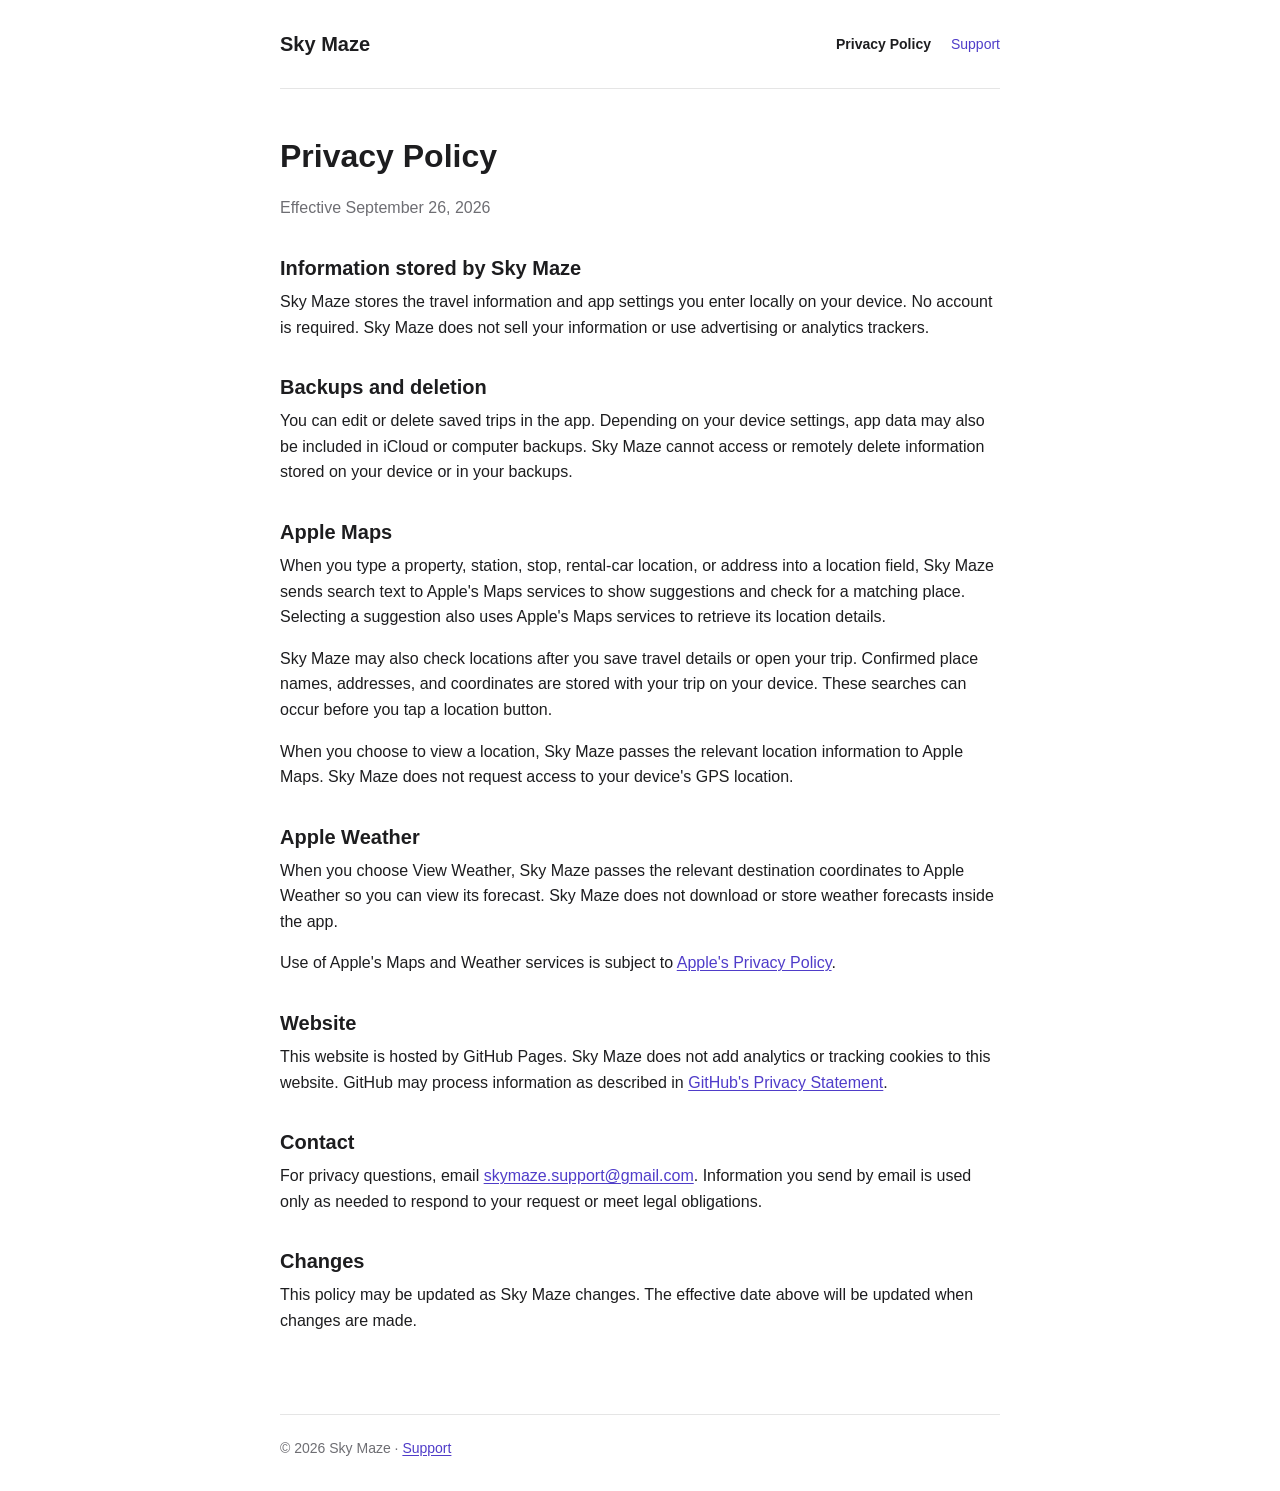
==== index.html @ 7e7f1025 "Add files via upload" ====
<!doctype html>
<html lang="en">
<head>
  <meta charset="utf-8">
  <meta name="viewport" content="width=device-width, initial-scale=1">
  <meta name="description" content="Sky Maze Privacy Policy.">
  <title>Privacy Policy — Sky Maze</title>
  <link rel="stylesheet" href="styles.css">
</head>
<body>
  <header>
    <a class="brand" href="index.html">Sky Maze</a>
    <nav aria-label="Main navigation">
      <a href="index.html" aria-current="page">Privacy Policy</a>
      <a href="support.html">Support</a>
    </nav>
  </header>

  <main>
    <h1>Privacy Policy</h1>
    <p class="muted">Effective September 26, 2026</p>

    <h2>Information stored by Sky Maze</h2>
    <p>Sky Maze stores the travel information and app settings you enter locally on your device. No account is required. Sky Maze does not sell your information or use advertising or analytics trackers.</p>

    <h2>Backups and deletion</h2>
    <p>You can edit or delete saved trips in the app. Depending on your device settings, app data may also be included in iCloud or computer backups. Sky Maze cannot access or remotely delete information stored on your device or in your backups.</p>

    <h2>Apple Maps</h2>
    <p>When you type a property, station, stop, rental-car location, or address into a location field, Sky Maze sends search text to Apple's Maps services to show suggestions and check for a matching place. Selecting a suggestion also uses Apple's Maps services to retrieve its location details.</p>
    <p>Sky Maze may also check locations after you save travel details or open your trip. Confirmed place names, addresses, and coordinates are stored with your trip on your device. These searches can occur before you tap a location button.</p>
    <p>When you choose to view a location, Sky Maze passes the relevant location information to Apple Maps. Sky Maze does not request access to your device's GPS location.</p>

    <h2>Apple Weather</h2>
    <p>When you choose View Weather, Sky Maze passes the relevant destination coordinates to Apple Weather so you can view its forecast. Sky Maze does not download or store weather forecasts inside the app.</p>
    <p>Use of Apple's Maps and Weather services is subject to <a href="https://www.apple.com/legal/privacy/">Apple's Privacy Policy</a>.</p>

    <h2>Website</h2>
    <p>This website is hosted by GitHub Pages. Sky Maze does not add analytics or tracking cookies to this website. GitHub may process information as described in <a href="https://docs.github.com/en/site-policy/privacy-policies/github-general-privacy-statement">GitHub's Privacy Statement</a>.</p>

    <h2>Contact</h2>
    <p>For privacy questions, email <a href="mailto:skymaze.support@gmail.com">skymaze.support@gmail.com</a>. Information you send by email is used only as needed to respond to your request or meet legal obligations.</p>

    <h2>Changes</h2>
    <p>This policy may be updated as Sky Maze changes. The effective date above will be updated when changes are made.</p>
  </main>

  <footer>© 2026 Sky Maze · <a href="support.html">Support</a></footer>
</body>
</html>
---- styles.css ----
:root {
  font-family: -apple-system, BlinkMacSystemFont, "Segoe UI", sans-serif;
  color: #1d1d1f;
  background: #fff;
}

* { box-sizing: border-box; }

body {
  margin: 0;
  font-size: 16px;
  line-height: 1.6;
}

header, main, footer {
  width: min(100% - 40px, 720px);
  margin: 0 auto;
}

header {
  display: flex;
  justify-content: space-between;
  align-items: center;
  gap: 20px;
  padding: 28px 0;
  border-bottom: 1px solid #e5e5e5;
}

.brand {
  color: #1d1d1f;
  font-size: 20px;
  font-weight: 600;
  text-decoration: none;
}

nav {
  display: flex;
  gap: 20px;
}

a {
  color: #4f3cc9;
  text-underline-offset: 2px;
}

nav a {
  font-size: 14px;
  text-decoration: none;
}

nav a[aria-current="page"] {
  color: #1d1d1f;
  font-weight: 600;
}

main {
  padding: 48px 0 64px;
}

h1 {
  margin: 0 0 20px;
  font-size: 32px;
  line-height: 1.2;
}

h2 {
  margin: 34px 0 8px;
  font-size: 20px;
  line-height: 1.3;
}

p {
  margin: 0 0 16px;
}

.muted {
  color: #6e6e73;
}

footer {
  padding: 22px 0 32px;
  border-top: 1px solid #e5e5e5;
  color: #6e6e73;
  font-size: 14px;
}

@media (max-width: 520px) {
  header {
    align-items: flex-start;
    flex-direction: column;
    gap: 10px;
  }

  main {
    padding-top: 36px;
  }
}
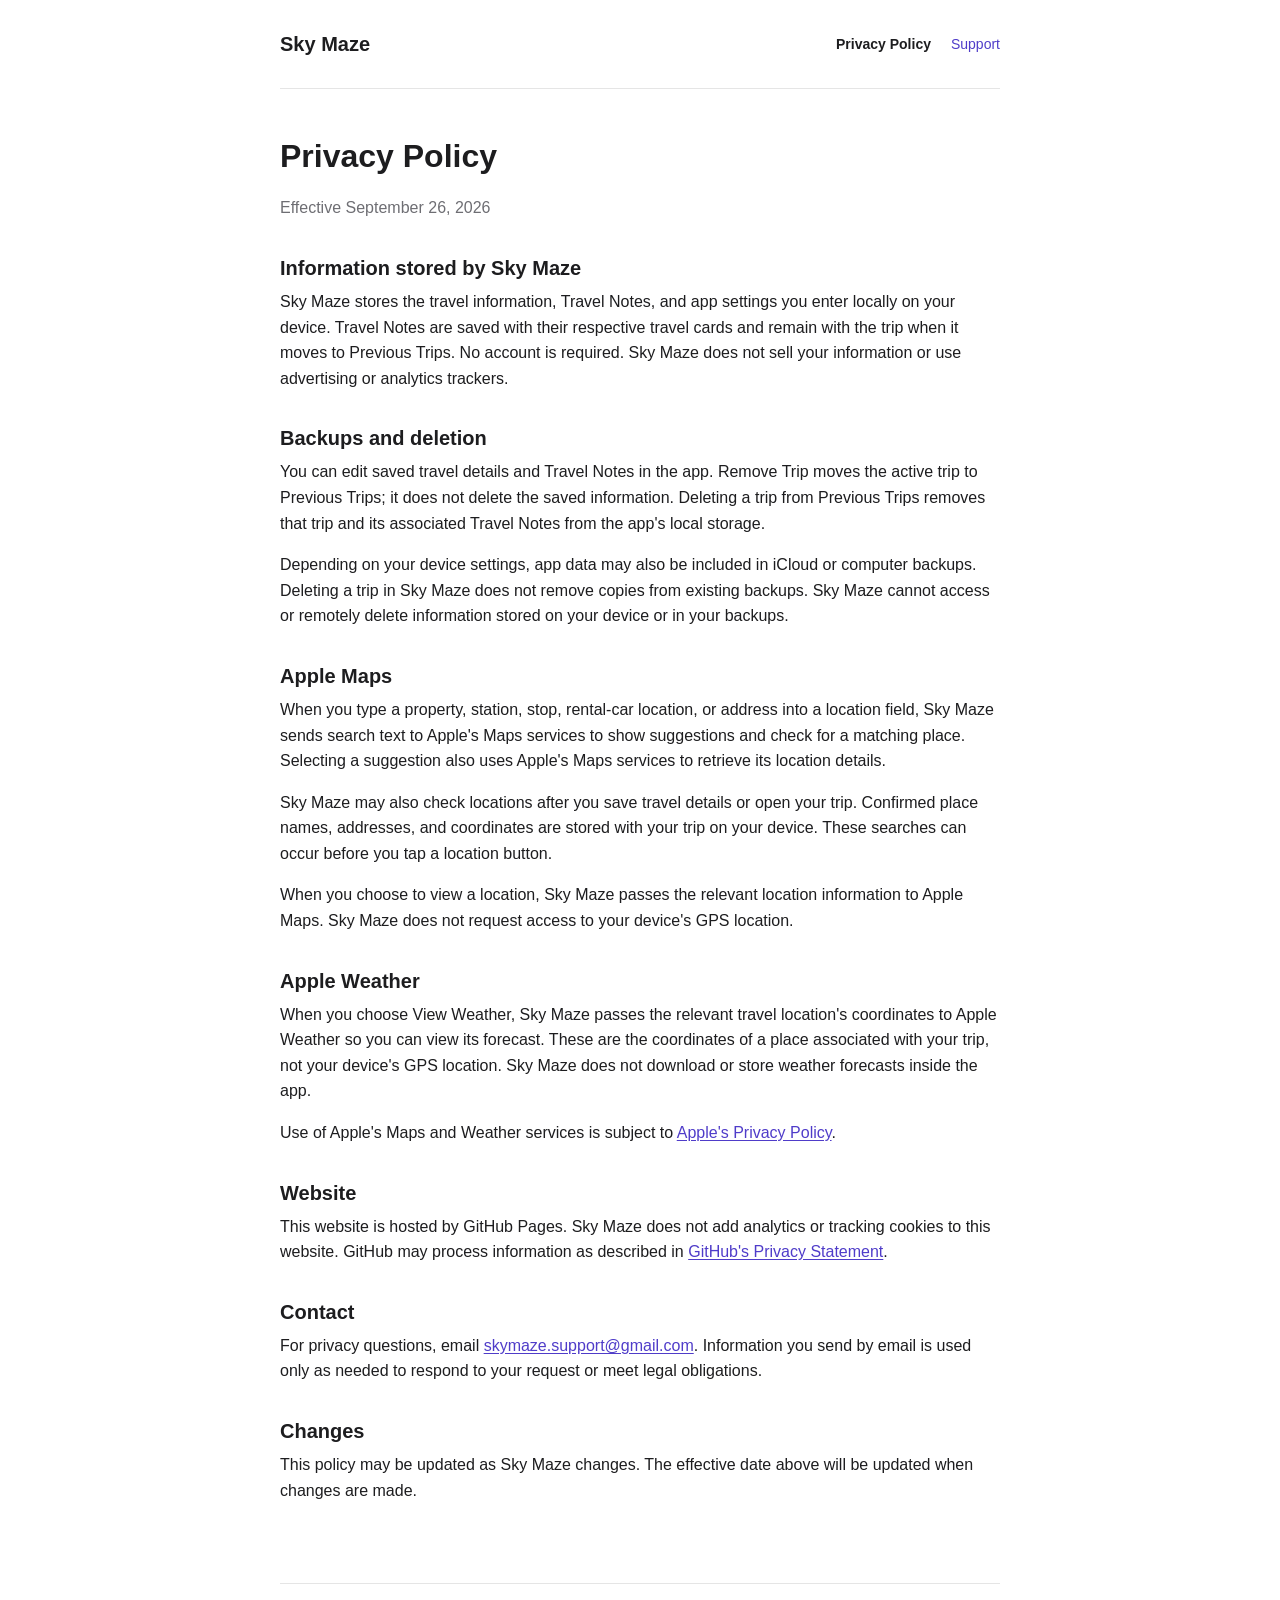
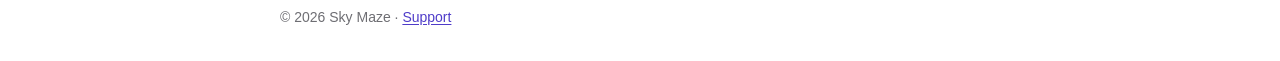
==== commit 4b50ca92: "Add files via upload" ====
--- a/index.html
+++ b/index.html
@@ -21,10 +21,11 @@
     <p class="muted">Effective September 26, 2026</p>
 
     <h2>Information stored by Sky Maze</h2>
-    <p>Sky Maze stores the travel information and app settings you enter locally on your device. No account is required. Sky Maze does not sell your information or use advertising or analytics trackers.</p>
+    <p>Sky Maze stores the travel information, Travel Notes, and app settings you enter locally on your device. Travel Notes are saved with their respective travel cards and remain with the trip when it moves to Previous Trips. No account is required. Sky Maze does not sell your information or use advertising or analytics trackers.</p>
 
     <h2>Backups and deletion</h2>
-    <p>You can edit or delete saved trips in the app. Depending on your device settings, app data may also be included in iCloud or computer backups. Sky Maze cannot access or remotely delete information stored on your device or in your backups.</p>
+    <p>You can edit saved travel details and Travel Notes in the app. Remove Trip moves the active trip to Previous Trips; it does not delete the saved information. Deleting a trip from Previous Trips removes that trip and its associated Travel Notes from the app's local storage.</p>
+    <p>Depending on your device settings, app data may also be included in iCloud or computer backups. Deleting a trip in Sky Maze does not remove copies from existing backups. Sky Maze cannot access or remotely delete information stored on your device or in your backups.</p>
 
     <h2>Apple Maps</h2>
     <p>When you type a property, station, stop, rental-car location, or address into a location field, Sky Maze sends search text to Apple's Maps services to show suggestions and check for a matching place. Selecting a suggestion also uses Apple's Maps services to retrieve its location details.</p>
@@ -32,7 +33,7 @@
     <p>When you choose to view a location, Sky Maze passes the relevant location information to Apple Maps. Sky Maze does not request access to your device's GPS location.</p>
 
     <h2>Apple Weather</h2>
-    <p>When you choose View Weather, Sky Maze passes the relevant destination coordinates to Apple Weather so you can view its forecast. Sky Maze does not download or store weather forecasts inside the app.</p>
+    <p>When you choose View Weather, Sky Maze passes the relevant travel location's coordinates to Apple Weather so you can view its forecast. These are the coordinates of a place associated with your trip, not your device's GPS location. Sky Maze does not download or store weather forecasts inside the app.</p>
     <p>Use of Apple's Maps and Weather services is subject to <a href="https://www.apple.com/legal/privacy/">Apple's Privacy Policy</a>.</p>
 
     <h2>Website</h2>
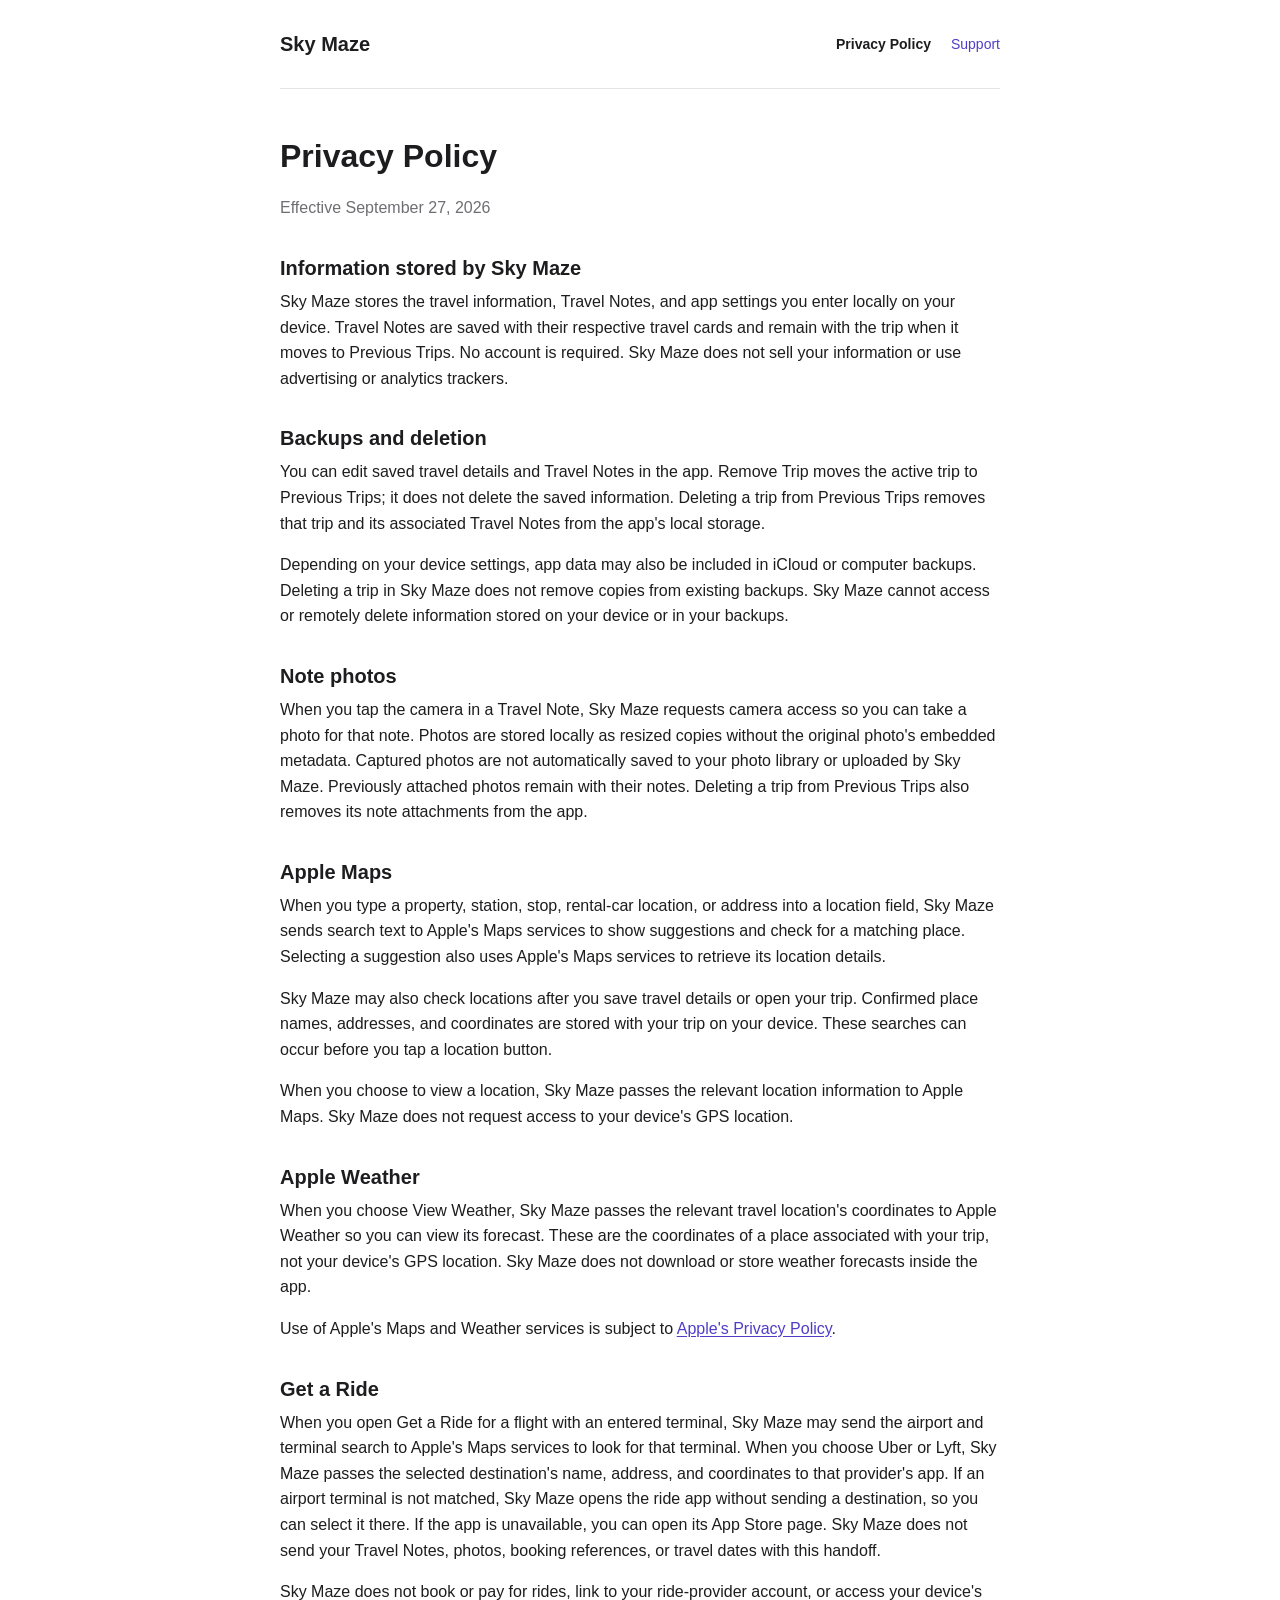
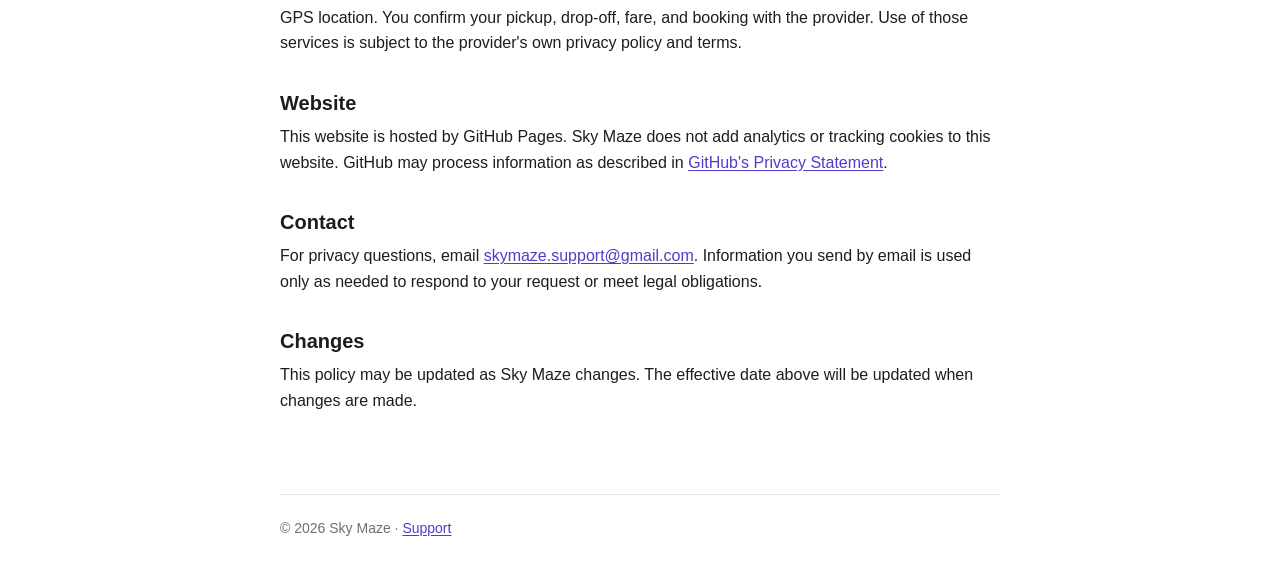
==== commit 25c64b45: "Add files via upload" ====
--- a/index.html
+++ b/index.html
@@ -18,7 +18,7 @@
 
   <main>
     <h1>Privacy Policy</h1>
-    <p class="muted">Effective September 26, 2026</p>
+    <p class="muted">Effective September 27, 2026</p>
 
     <h2>Information stored by Sky Maze</h2>
     <p>Sky Maze stores the travel information, Travel Notes, and app settings you enter locally on your device. Travel Notes are saved with their respective travel cards and remain with the trip when it moves to Previous Trips. No account is required. Sky Maze does not sell your information or use advertising or analytics trackers.</p>
@@ -26,6 +26,9 @@
     <h2>Backups and deletion</h2>
     <p>You can edit saved travel details and Travel Notes in the app. Remove Trip moves the active trip to Previous Trips; it does not delete the saved information. Deleting a trip from Previous Trips removes that trip and its associated Travel Notes from the app's local storage.</p>
     <p>Depending on your device settings, app data may also be included in iCloud or computer backups. Deleting a trip in Sky Maze does not remove copies from existing backups. Sky Maze cannot access or remotely delete information stored on your device or in your backups.</p>
+
+    <h2>Note photos</h2>
+    <p>When you tap the camera in a Travel Note, Sky Maze requests camera access so you can take a photo for that note. Photos are stored locally as resized copies without the original photo's embedded metadata. Captured photos are not automatically saved to your photo library or uploaded by Sky Maze. Previously attached photos remain with their notes. Deleting a trip from Previous Trips also removes its note attachments from the app.</p>
 
     <h2>Apple Maps</h2>
     <p>When you type a property, station, stop, rental-car location, or address into a location field, Sky Maze sends search text to Apple's Maps services to show suggestions and check for a matching place. Selecting a suggestion also uses Apple's Maps services to retrieve its location details.</p>
@@ -35,6 +38,10 @@
     <h2>Apple Weather</h2>
     <p>When you choose View Weather, Sky Maze passes the relevant travel location's coordinates to Apple Weather so you can view its forecast. These are the coordinates of a place associated with your trip, not your device's GPS location. Sky Maze does not download or store weather forecasts inside the app.</p>
     <p>Use of Apple's Maps and Weather services is subject to <a href="https://www.apple.com/legal/privacy/">Apple's Privacy Policy</a>.</p>
+
+    <h2>Get a Ride</h2>
+    <p>When you open Get a Ride for a flight with an entered terminal, Sky Maze may send the airport and terminal search to Apple's Maps services to look for that terminal. When you choose Uber or Lyft, Sky Maze passes the selected destination's name, address, and coordinates to that provider's app. If an airport terminal is not matched, Sky Maze opens the ride app without sending a destination, so you can select it there. If the app is unavailable, you can open its App Store page. Sky Maze does not send your Travel Notes, photos, booking references, or travel dates with this handoff.</p>
+    <p>Sky Maze does not book or pay for rides, link to your ride-provider account, or access your device's GPS location. You confirm your pickup, drop-off, fare, and booking with the provider. Use of those services is subject to the provider's own privacy policy and terms.</p>
 
     <h2>Website</h2>
     <p>This website is hosted by GitHub Pages. Sky Maze does not add analytics or tracking cookies to this website. GitHub may process information as described in <a href="https://docs.github.com/en/site-policy/privacy-policies/github-general-privacy-statement">GitHub's Privacy Statement</a>.</p>
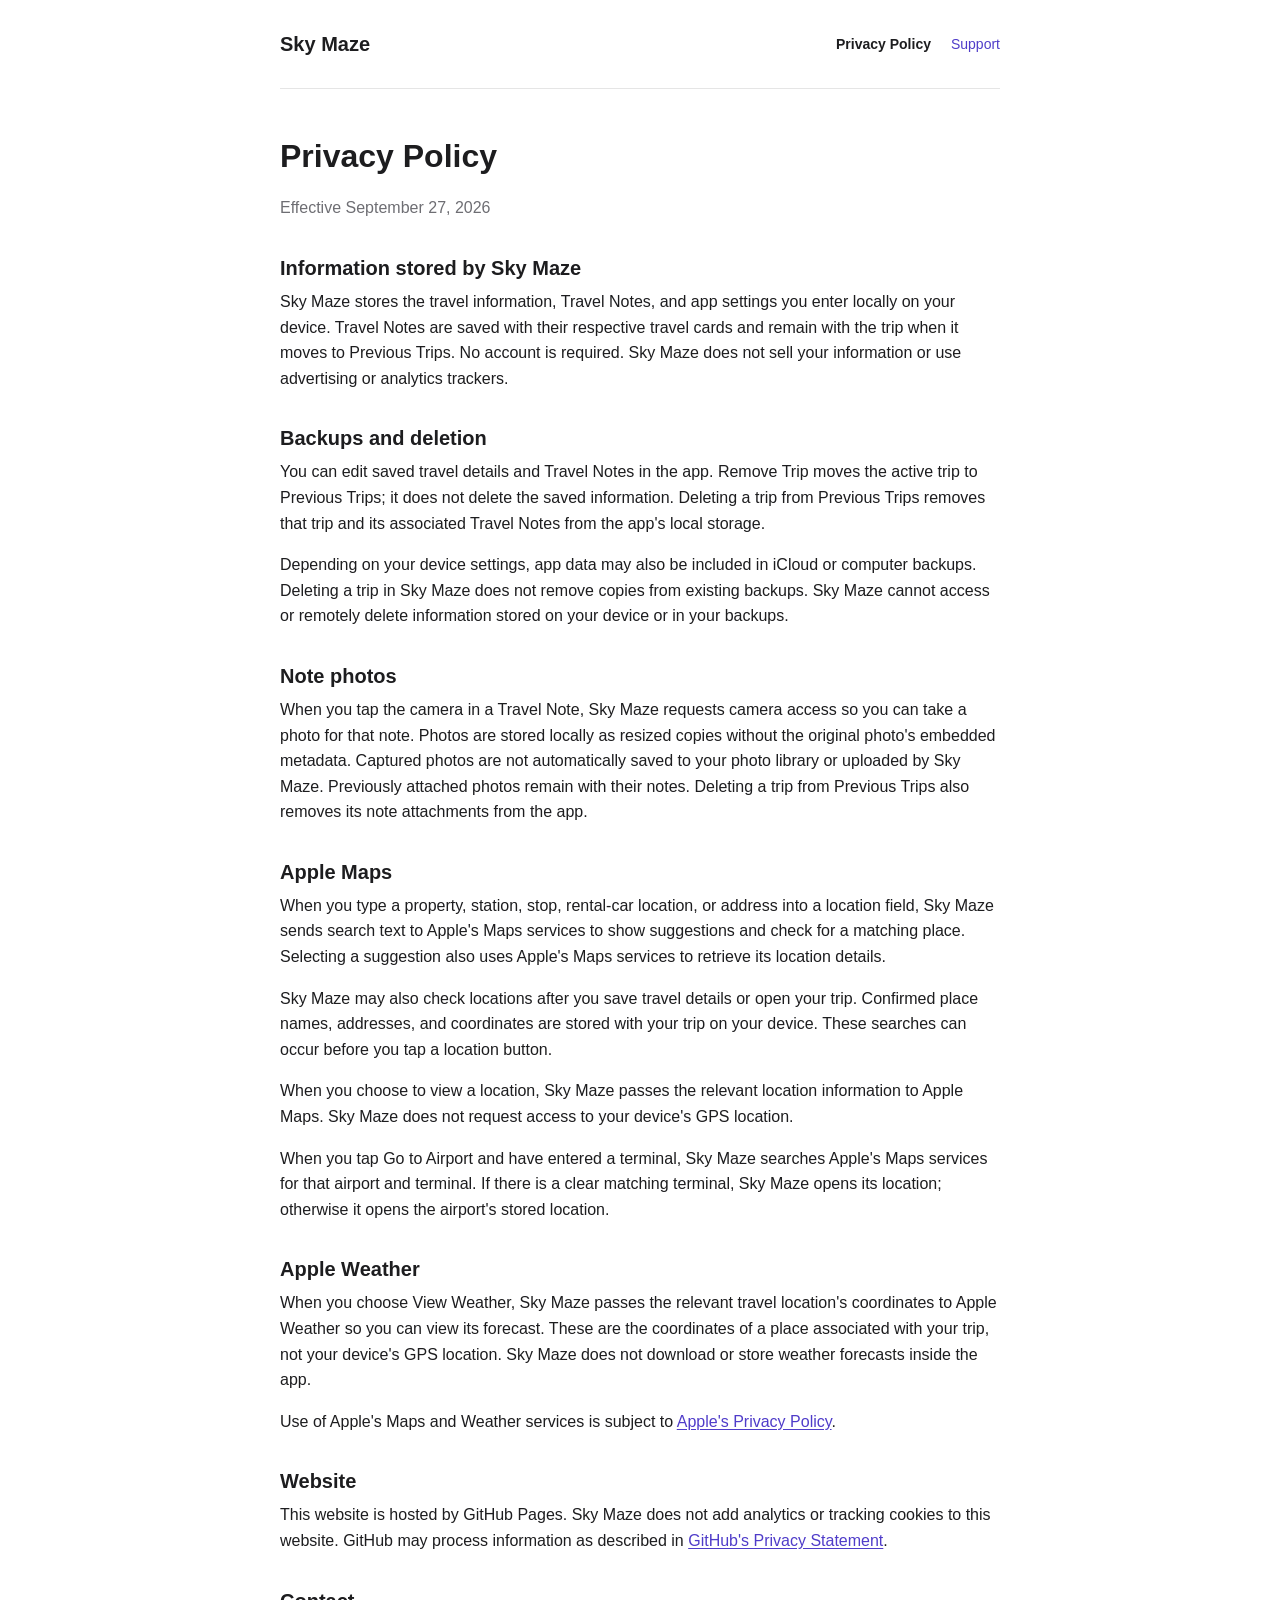
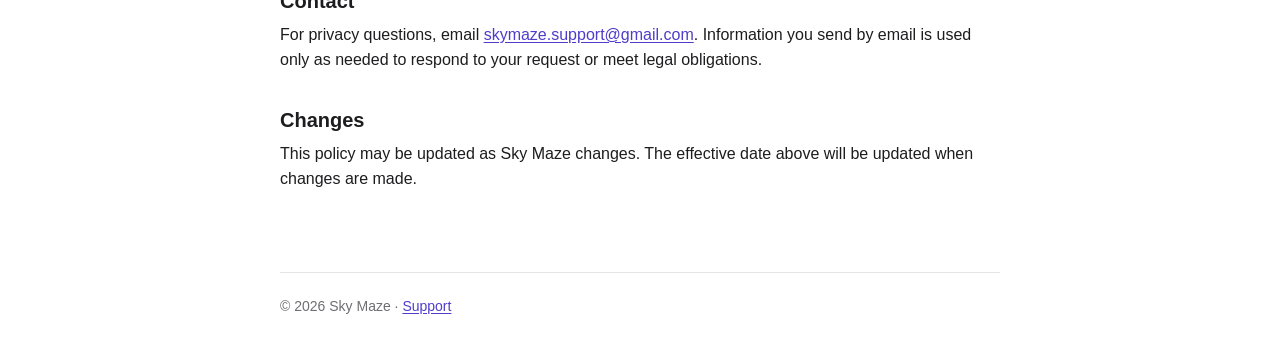
==== commit 71cf001b: "Add files via upload" ====
--- a/index.html
+++ b/index.html
@@ -34,14 +34,11 @@
     <p>When you type a property, station, stop, rental-car location, or address into a location field, Sky Maze sends search text to Apple's Maps services to show suggestions and check for a matching place. Selecting a suggestion also uses Apple's Maps services to retrieve its location details.</p>
     <p>Sky Maze may also check locations after you save travel details or open your trip. Confirmed place names, addresses, and coordinates are stored with your trip on your device. These searches can occur before you tap a location button.</p>
     <p>When you choose to view a location, Sky Maze passes the relevant location information to Apple Maps. Sky Maze does not request access to your device's GPS location.</p>
+    <p>When you tap Go to Airport and have entered a terminal, Sky Maze searches Apple's Maps services for that airport and terminal. If there is a clear matching terminal, Sky Maze opens its location; otherwise it opens the airport's stored location.</p>
 
     <h2>Apple Weather</h2>
     <p>When you choose View Weather, Sky Maze passes the relevant travel location's coordinates to Apple Weather so you can view its forecast. These are the coordinates of a place associated with your trip, not your device's GPS location. Sky Maze does not download or store weather forecasts inside the app.</p>
     <p>Use of Apple's Maps and Weather services is subject to <a href="https://www.apple.com/legal/privacy/">Apple's Privacy Policy</a>.</p>
-
-    <h2>Get a Ride</h2>
-    <p>When you open Get a Ride for a flight with an entered terminal, Sky Maze may send the airport and terminal search to Apple's Maps services to look for that terminal. When you choose Uber or Lyft, Sky Maze passes the selected destination's name, address, and coordinates to that provider's app. If an airport terminal is not matched, Sky Maze opens the ride app without sending a destination, so you can select it there. If the app is unavailable, you can open its App Store page. Sky Maze does not send your Travel Notes, photos, booking references, or travel dates with this handoff.</p>
-    <p>Sky Maze does not book or pay for rides, link to your ride-provider account, or access your device's GPS location. You confirm your pickup, drop-off, fare, and booking with the provider. Use of those services is subject to the provider's own privacy policy and terms.</p>
 
     <h2>Website</h2>
     <p>This website is hosted by GitHub Pages. Sky Maze does not add analytics or tracking cookies to this website. GitHub may process information as described in <a href="https://docs.github.com/en/site-policy/privacy-policies/github-general-privacy-statement">GitHub's Privacy Statement</a>.</p>
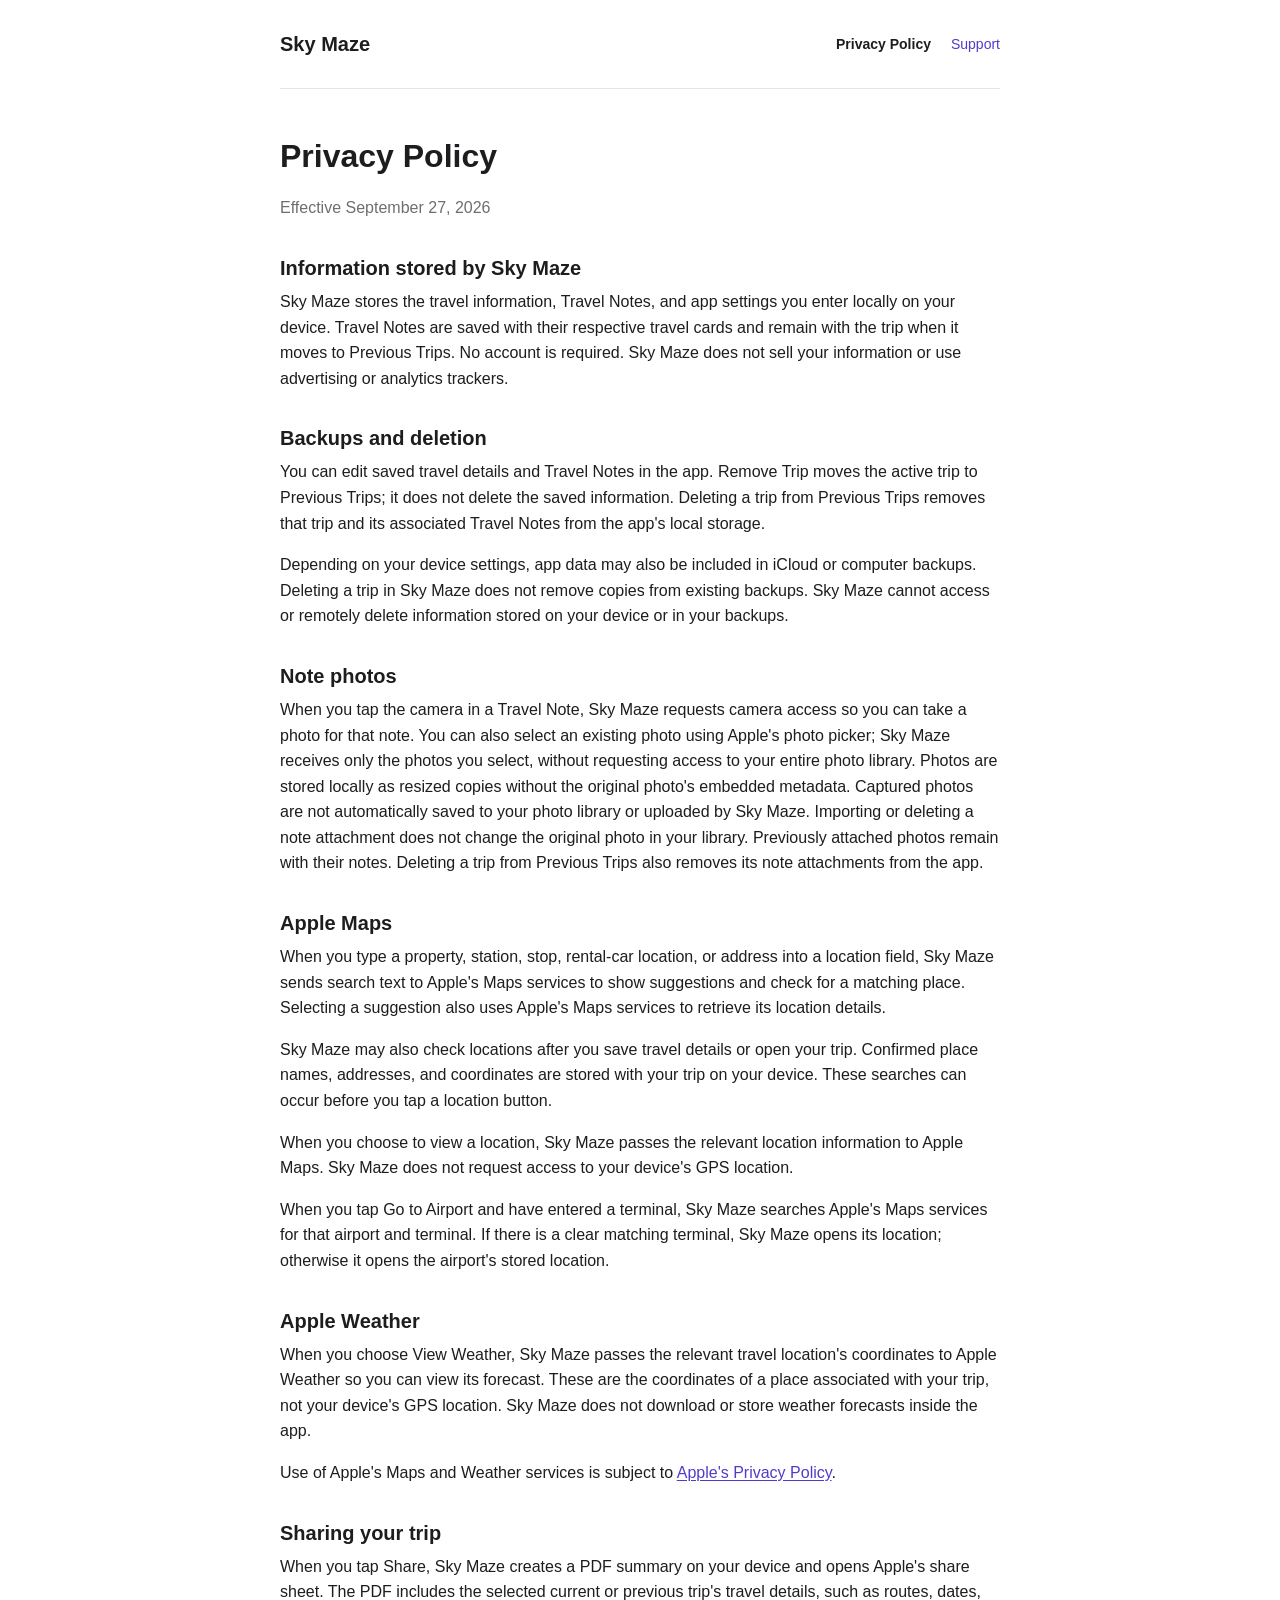
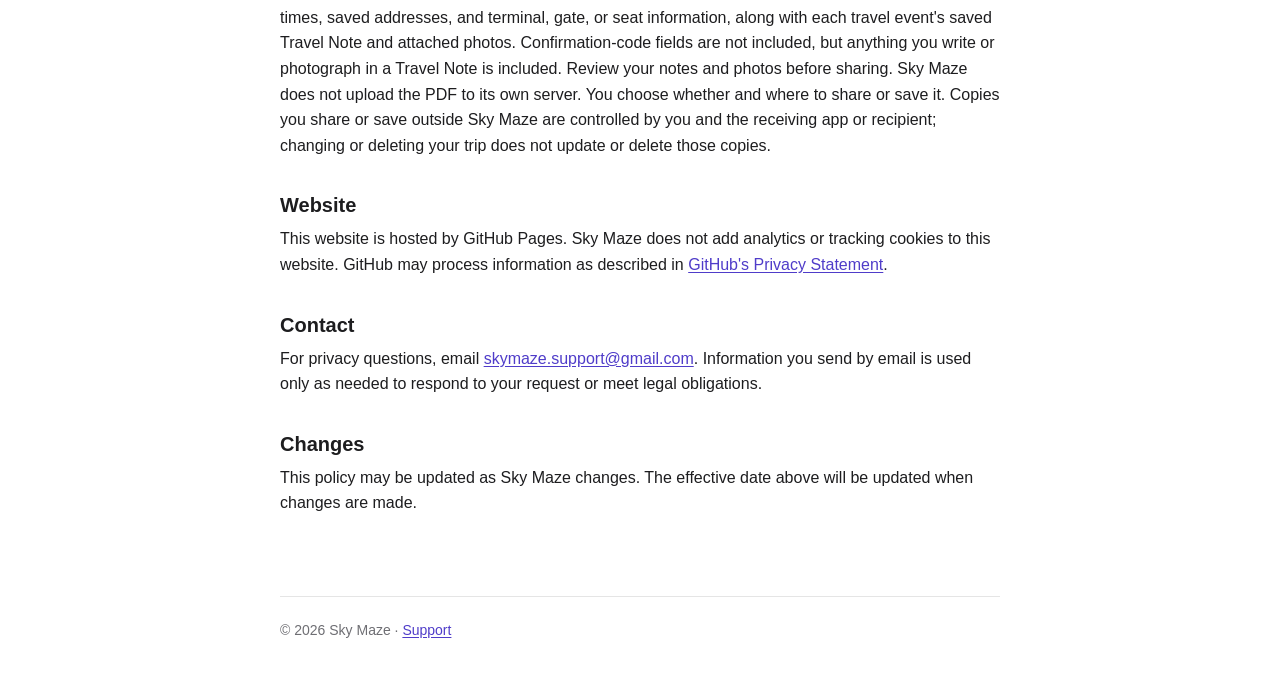
==== commit d9994427: "Add files via upload" ====
--- a/index.html
+++ b/index.html
@@ -28,7 +28,7 @@
     <p>Depending on your device settings, app data may also be included in iCloud or computer backups. Deleting a trip in Sky Maze does not remove copies from existing backups. Sky Maze cannot access or remotely delete information stored on your device or in your backups.</p>
 
     <h2>Note photos</h2>
-    <p>When you tap the camera in a Travel Note, Sky Maze requests camera access so you can take a photo for that note. Photos are stored locally as resized copies without the original photo's embedded metadata. Captured photos are not automatically saved to your photo library or uploaded by Sky Maze. Previously attached photos remain with their notes. Deleting a trip from Previous Trips also removes its note attachments from the app.</p>
+    <p>When you tap the camera in a Travel Note, Sky Maze requests camera access so you can take a photo for that note. You can also select an existing photo using Apple's photo picker; Sky Maze receives only the photos you select, without requesting access to your entire photo library. Photos are stored locally as resized copies without the original photo's embedded metadata. Captured photos are not automatically saved to your photo library or uploaded by Sky Maze. Importing or deleting a note attachment does not change the original photo in your library. Previously attached photos remain with their notes. Deleting a trip from Previous Trips also removes its note attachments from the app.</p>
 
     <h2>Apple Maps</h2>
     <p>When you type a property, station, stop, rental-car location, or address into a location field, Sky Maze sends search text to Apple's Maps services to show suggestions and check for a matching place. Selecting a suggestion also uses Apple's Maps services to retrieve its location details.</p>
@@ -39,6 +39,9 @@
     <h2>Apple Weather</h2>
     <p>When you choose View Weather, Sky Maze passes the relevant travel location's coordinates to Apple Weather so you can view its forecast. These are the coordinates of a place associated with your trip, not your device's GPS location. Sky Maze does not download or store weather forecasts inside the app.</p>
     <p>Use of Apple's Maps and Weather services is subject to <a href="https://www.apple.com/legal/privacy/">Apple's Privacy Policy</a>.</p>
+
+    <h2>Sharing your trip</h2>
+    <p>When you tap Share, Sky Maze creates a PDF summary on your device and opens Apple's share sheet. The PDF includes the selected current or previous trip's travel details, such as routes, dates, times, saved addresses, and terminal, gate, or seat information, along with each travel event's saved Travel Note and attached photos. Confirmation-code fields are not included, but anything you write or photograph in a Travel Note is included. Review your notes and photos before sharing. Sky Maze does not upload the PDF to its own server. You choose whether and where to share or save it. Copies you share or save outside Sky Maze are controlled by you and the receiving app or recipient; changing or deleting your trip does not update or delete those copies.</p>
 
     <h2>Website</h2>
     <p>This website is hosted by GitHub Pages. Sky Maze does not add analytics or tracking cookies to this website. GitHub may process information as described in <a href="https://docs.github.com/en/site-policy/privacy-policies/github-general-privacy-statement">GitHub's Privacy Statement</a>.</p>
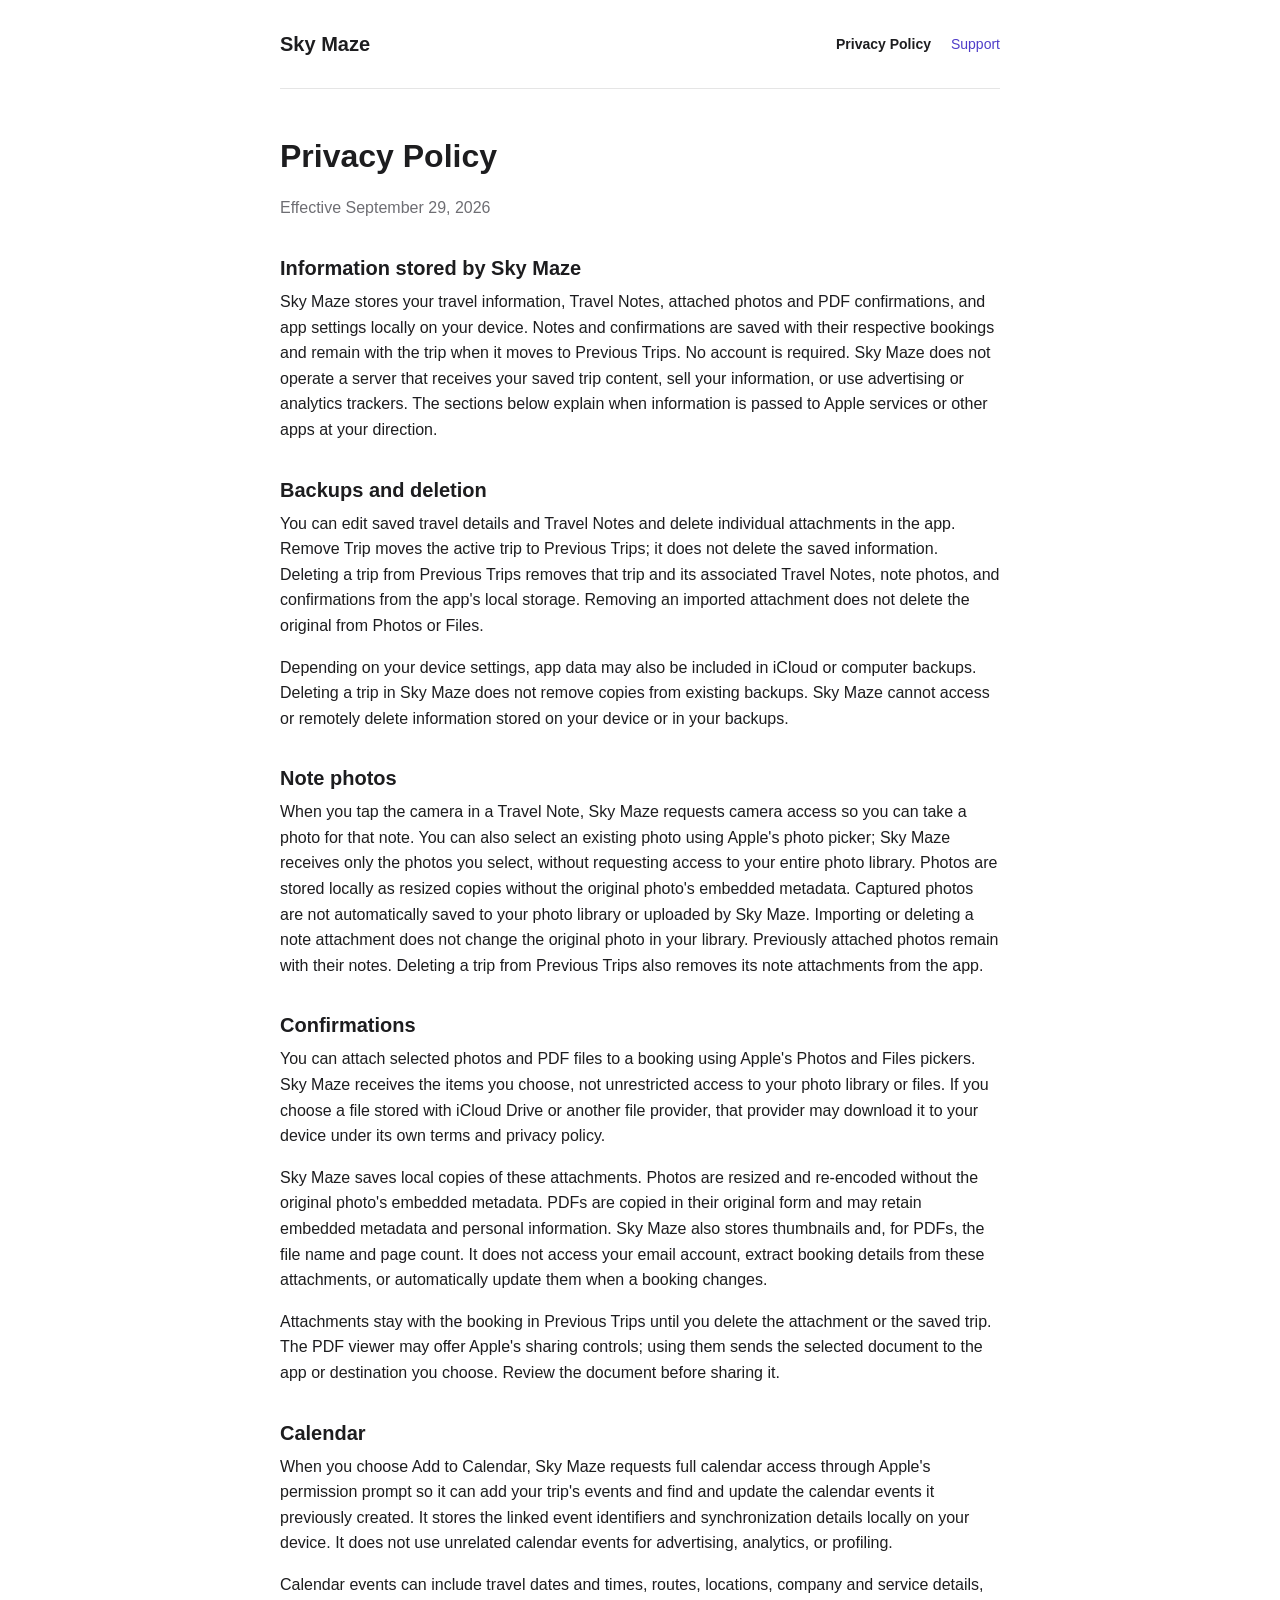
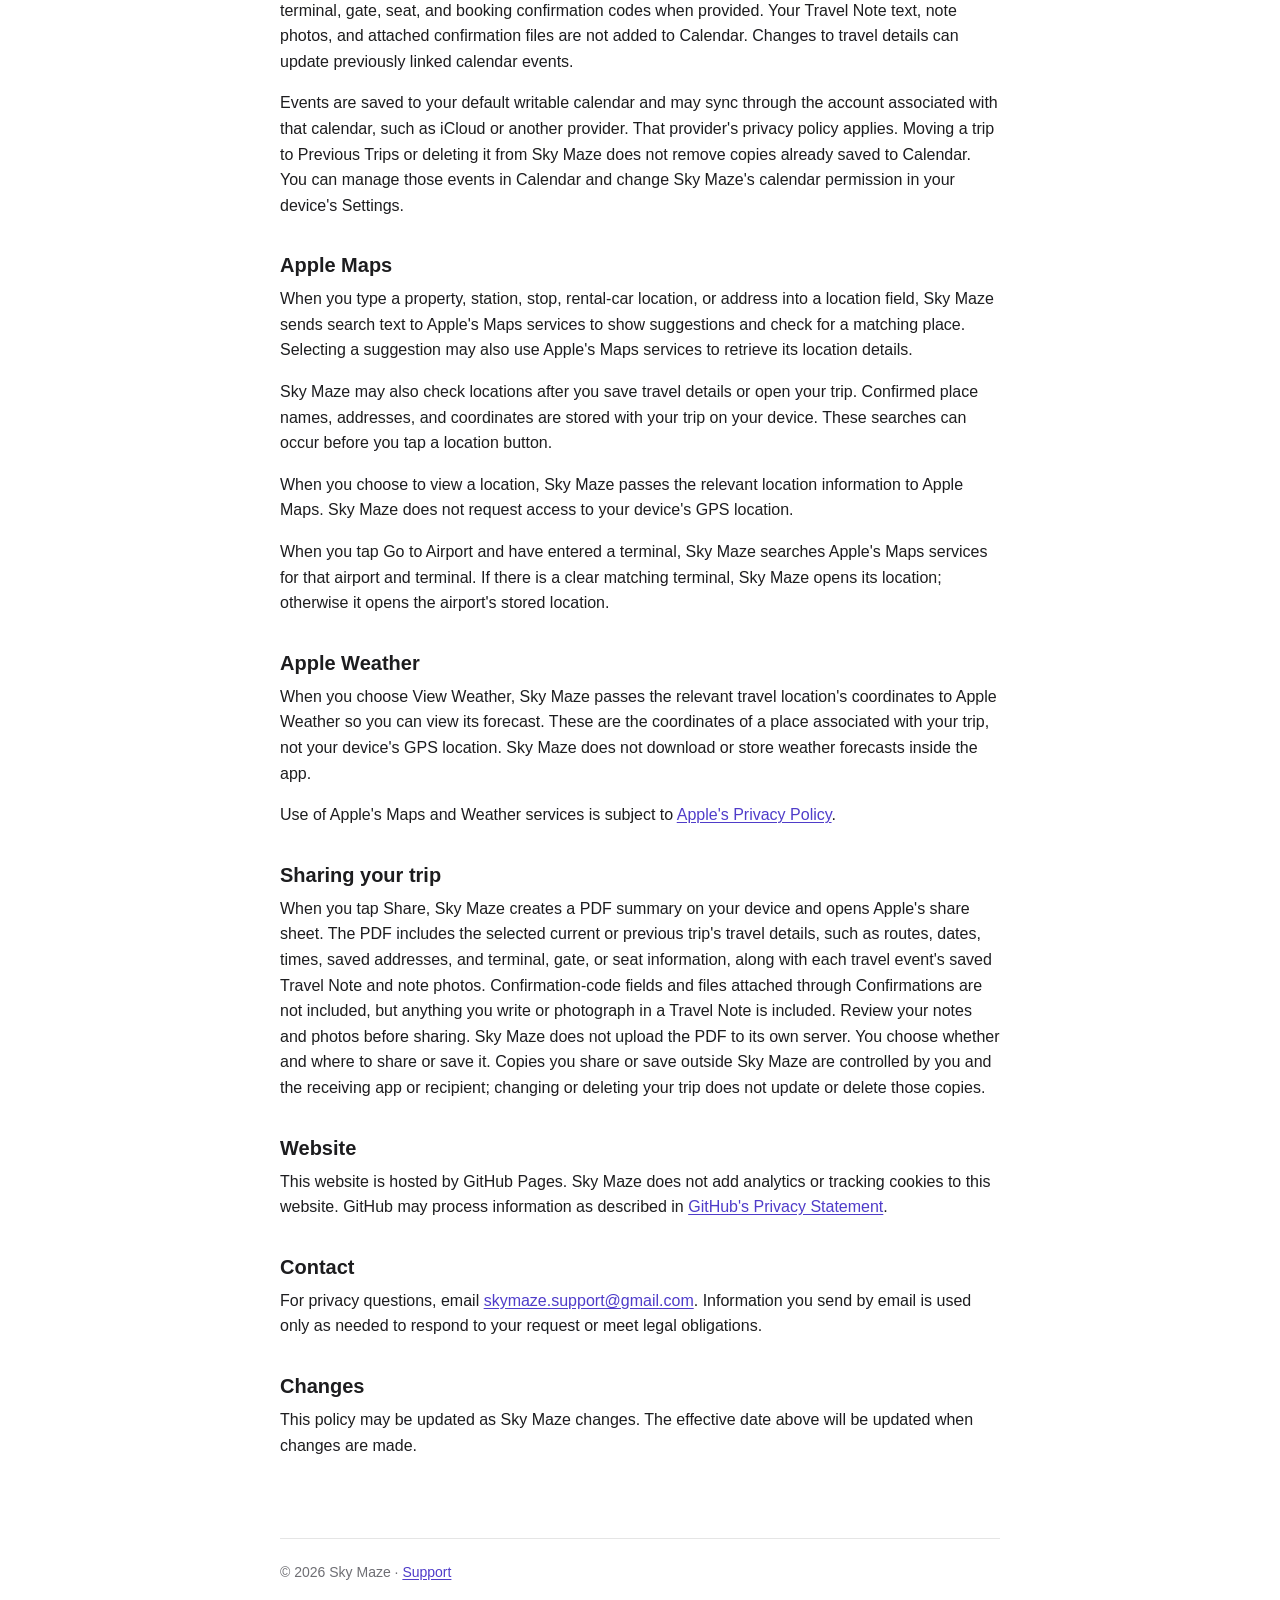
==== commit 115c1371: "Add files via upload" ====
--- a/index.html
+++ b/index.html
@@ -18,20 +18,30 @@
 
   <main>
     <h1>Privacy Policy</h1>
-    <p class="muted">Effective September 27, 2026</p>
+    <p class="muted">Effective September 29, 2026</p>
 
     <h2>Information stored by Sky Maze</h2>
-    <p>Sky Maze stores the travel information, Travel Notes, and app settings you enter locally on your device. Travel Notes are saved with their respective travel cards and remain with the trip when it moves to Previous Trips. No account is required. Sky Maze does not sell your information or use advertising or analytics trackers.</p>
+    <p>Sky Maze stores your travel information, Travel Notes, attached photos and PDF confirmations, and app settings locally on your device. Notes and confirmations are saved with their respective bookings and remain with the trip when it moves to Previous Trips. No account is required. Sky Maze does not operate a server that receives your saved trip content, sell your information, or use advertising or analytics trackers. The sections below explain when information is passed to Apple services or other apps at your direction.</p>
 
     <h2>Backups and deletion</h2>
-    <p>You can edit saved travel details and Travel Notes in the app. Remove Trip moves the active trip to Previous Trips; it does not delete the saved information. Deleting a trip from Previous Trips removes that trip and its associated Travel Notes from the app's local storage.</p>
+    <p>You can edit saved travel details and Travel Notes and delete individual attachments in the app. Remove Trip moves the active trip to Previous Trips; it does not delete the saved information. Deleting a trip from Previous Trips removes that trip and its associated Travel Notes, note photos, and confirmations from the app's local storage. Removing an imported attachment does not delete the original from Photos or Files.</p>
     <p>Depending on your device settings, app data may also be included in iCloud or computer backups. Deleting a trip in Sky Maze does not remove copies from existing backups. Sky Maze cannot access or remotely delete information stored on your device or in your backups.</p>
 
     <h2>Note photos</h2>
     <p>When you tap the camera in a Travel Note, Sky Maze requests camera access so you can take a photo for that note. You can also select an existing photo using Apple's photo picker; Sky Maze receives only the photos you select, without requesting access to your entire photo library. Photos are stored locally as resized copies without the original photo's embedded metadata. Captured photos are not automatically saved to your photo library or uploaded by Sky Maze. Importing or deleting a note attachment does not change the original photo in your library. Previously attached photos remain with their notes. Deleting a trip from Previous Trips also removes its note attachments from the app.</p>
 
+    <h2>Confirmations</h2>
+    <p>You can attach selected photos and PDF files to a booking using Apple's Photos and Files pickers. Sky Maze receives the items you choose, not unrestricted access to your photo library or files. If you choose a file stored with iCloud Drive or another file provider, that provider may download it to your device under its own terms and privacy policy.</p>
+    <p>Sky Maze saves local copies of these attachments. Photos are resized and re-encoded without the original photo's embedded metadata. PDFs are copied in their original form and may retain embedded metadata and personal information. Sky Maze also stores thumbnails and, for PDFs, the file name and page count. It does not access your email account, extract booking details from these attachments, or automatically update them when a booking changes.</p>
+    <p>Attachments stay with the booking in Previous Trips until you delete the attachment or the saved trip. The PDF viewer may offer Apple's sharing controls; using them sends the selected document to the app or destination you choose. Review the document before sharing it.</p>
+
+    <h2>Calendar</h2>
+    <p>When you choose Add to Calendar, Sky Maze requests full calendar access through Apple's permission prompt so it can add your trip's events and find and update the calendar events it previously created. It stores the linked event identifiers and synchronization details locally on your device. It does not use unrelated calendar events for advertising, analytics, or profiling.</p>
+    <p>Calendar events can include travel dates and times, routes, locations, company and service details, terminal, gate, seat, and booking confirmation codes when provided. Your Travel Note text, note photos, and attached confirmation files are not added to Calendar. Changes to travel details can update previously linked calendar events.</p>
+    <p>Events are saved to your default writable calendar and may sync through the account associated with that calendar, such as iCloud or another provider. That provider's privacy policy applies. Moving a trip to Previous Trips or deleting it from Sky Maze does not remove copies already saved to Calendar. You can manage those events in Calendar and change Sky Maze's calendar permission in your device's Settings.</p>
+
     <h2>Apple Maps</h2>
-    <p>When you type a property, station, stop, rental-car location, or address into a location field, Sky Maze sends search text to Apple's Maps services to show suggestions and check for a matching place. Selecting a suggestion also uses Apple's Maps services to retrieve its location details.</p>
+    <p>When you type a property, station, stop, rental-car location, or address into a location field, Sky Maze sends search text to Apple's Maps services to show suggestions and check for a matching place. Selecting a suggestion may also use Apple's Maps services to retrieve its location details.</p>
     <p>Sky Maze may also check locations after you save travel details or open your trip. Confirmed place names, addresses, and coordinates are stored with your trip on your device. These searches can occur before you tap a location button.</p>
     <p>When you choose to view a location, Sky Maze passes the relevant location information to Apple Maps. Sky Maze does not request access to your device's GPS location.</p>
     <p>When you tap Go to Airport and have entered a terminal, Sky Maze searches Apple's Maps services for that airport and terminal. If there is a clear matching terminal, Sky Maze opens its location; otherwise it opens the airport's stored location.</p>
@@ -41,7 +51,7 @@
     <p>Use of Apple's Maps and Weather services is subject to <a href="https://www.apple.com/legal/privacy/">Apple's Privacy Policy</a>.</p>
 
     <h2>Sharing your trip</h2>
-    <p>When you tap Share, Sky Maze creates a PDF summary on your device and opens Apple's share sheet. The PDF includes the selected current or previous trip's travel details, such as routes, dates, times, saved addresses, and terminal, gate, or seat information, along with each travel event's saved Travel Note and attached photos. Confirmation-code fields are not included, but anything you write or photograph in a Travel Note is included. Review your notes and photos before sharing. Sky Maze does not upload the PDF to its own server. You choose whether and where to share or save it. Copies you share or save outside Sky Maze are controlled by you and the receiving app or recipient; changing or deleting your trip does not update or delete those copies.</p>
+    <p>When you tap Share, Sky Maze creates a PDF summary on your device and opens Apple's share sheet. The PDF includes the selected current or previous trip's travel details, such as routes, dates, times, saved addresses, and terminal, gate, or seat information, along with each travel event's saved Travel Note and note photos. Confirmation-code fields and files attached through Confirmations are not included, but anything you write or photograph in a Travel Note is included. Review your notes and photos before sharing. Sky Maze does not upload the PDF to its own server. You choose whether and where to share or save it. Copies you share or save outside Sky Maze are controlled by you and the receiving app or recipient; changing or deleting your trip does not update or delete those copies.</p>
 
     <h2>Website</h2>
     <p>This website is hosted by GitHub Pages. Sky Maze does not add analytics or tracking cookies to this website. GitHub may process information as described in <a href="https://docs.github.com/en/site-policy/privacy-policies/github-general-privacy-statement">GitHub's Privacy Statement</a>.</p>
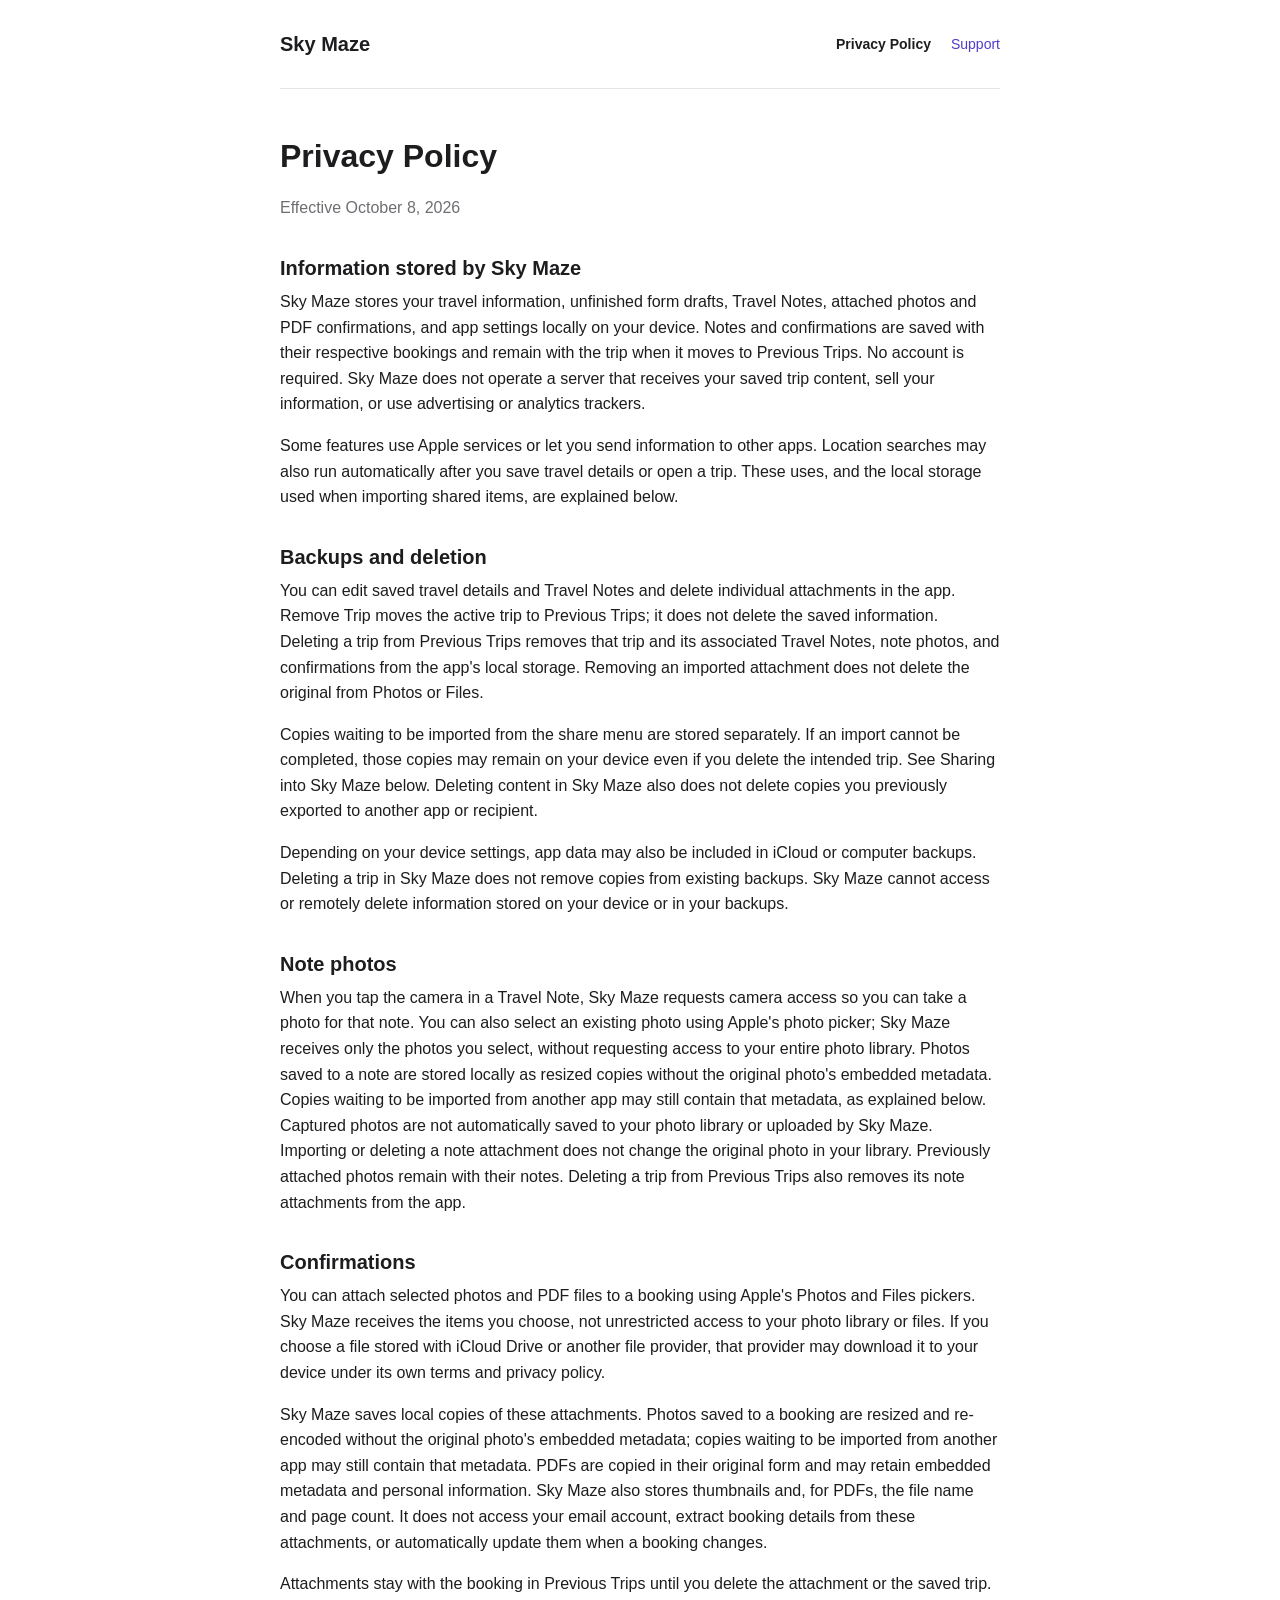
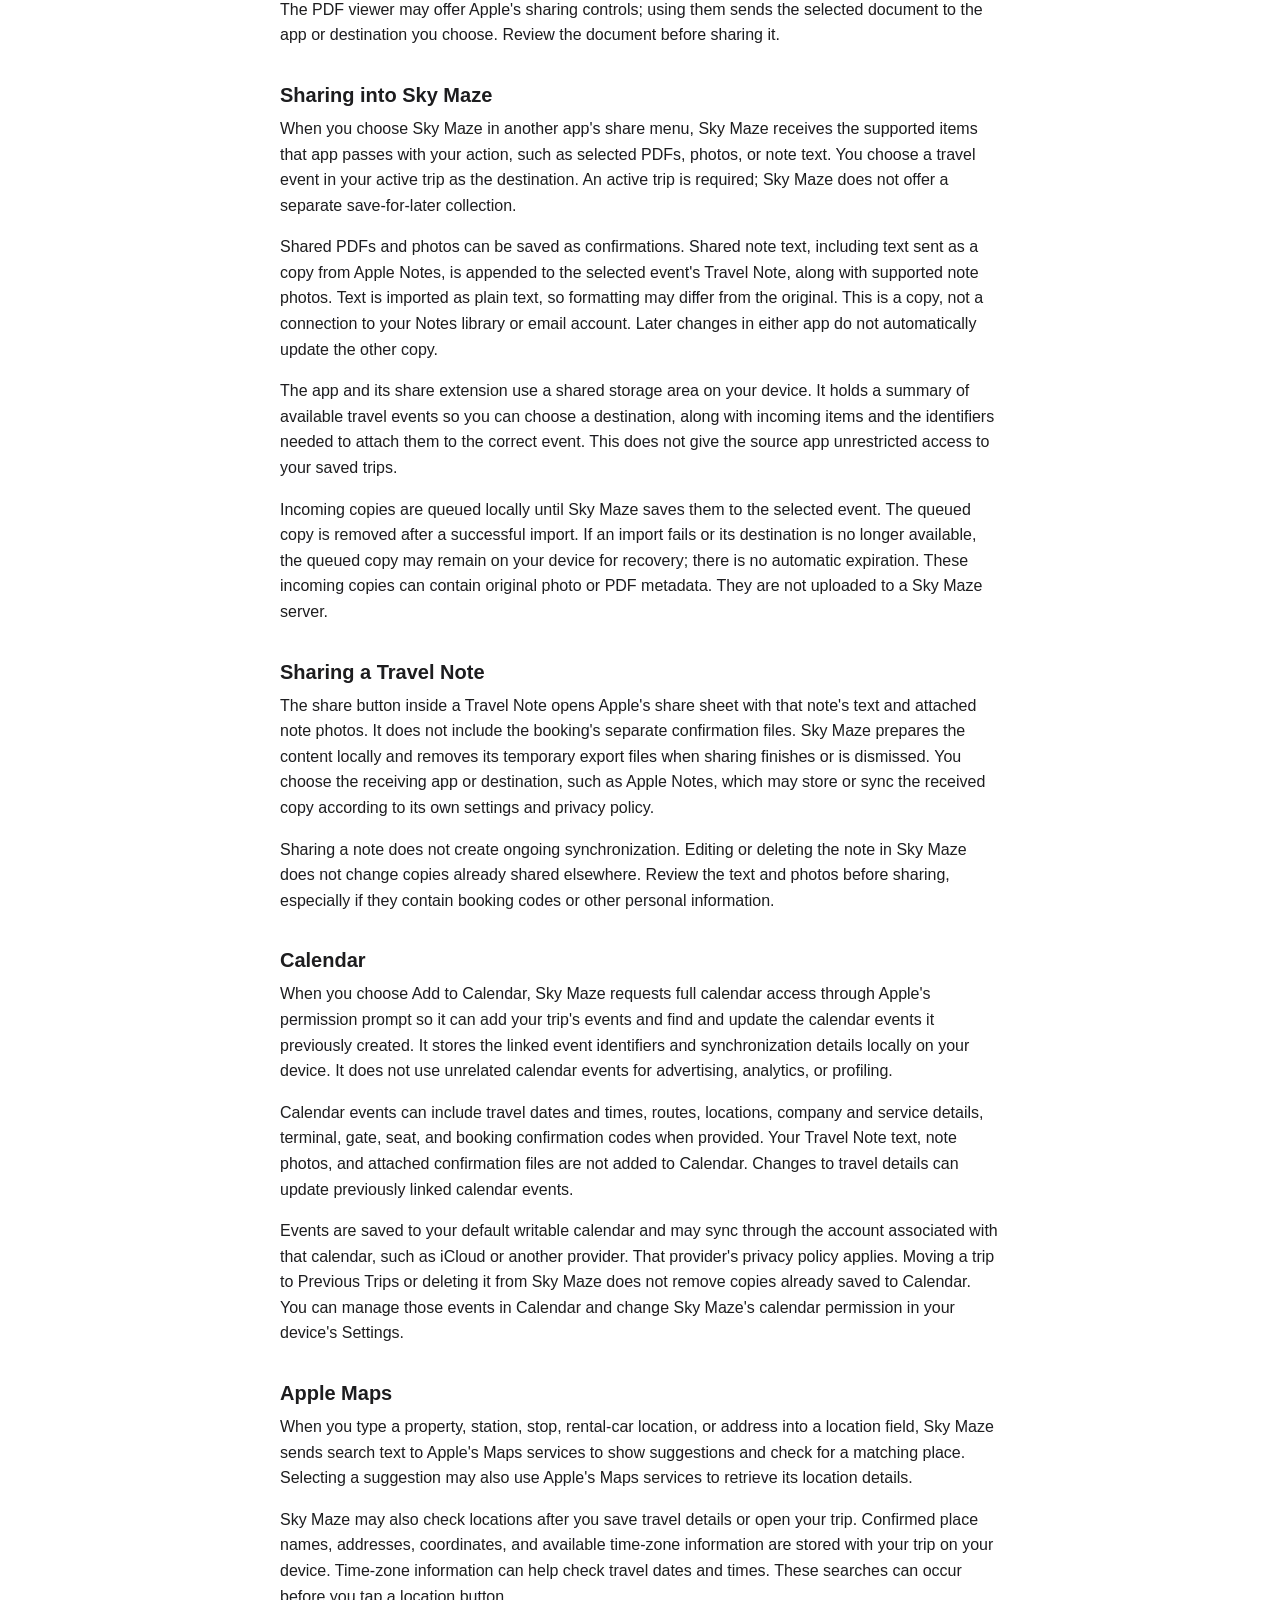
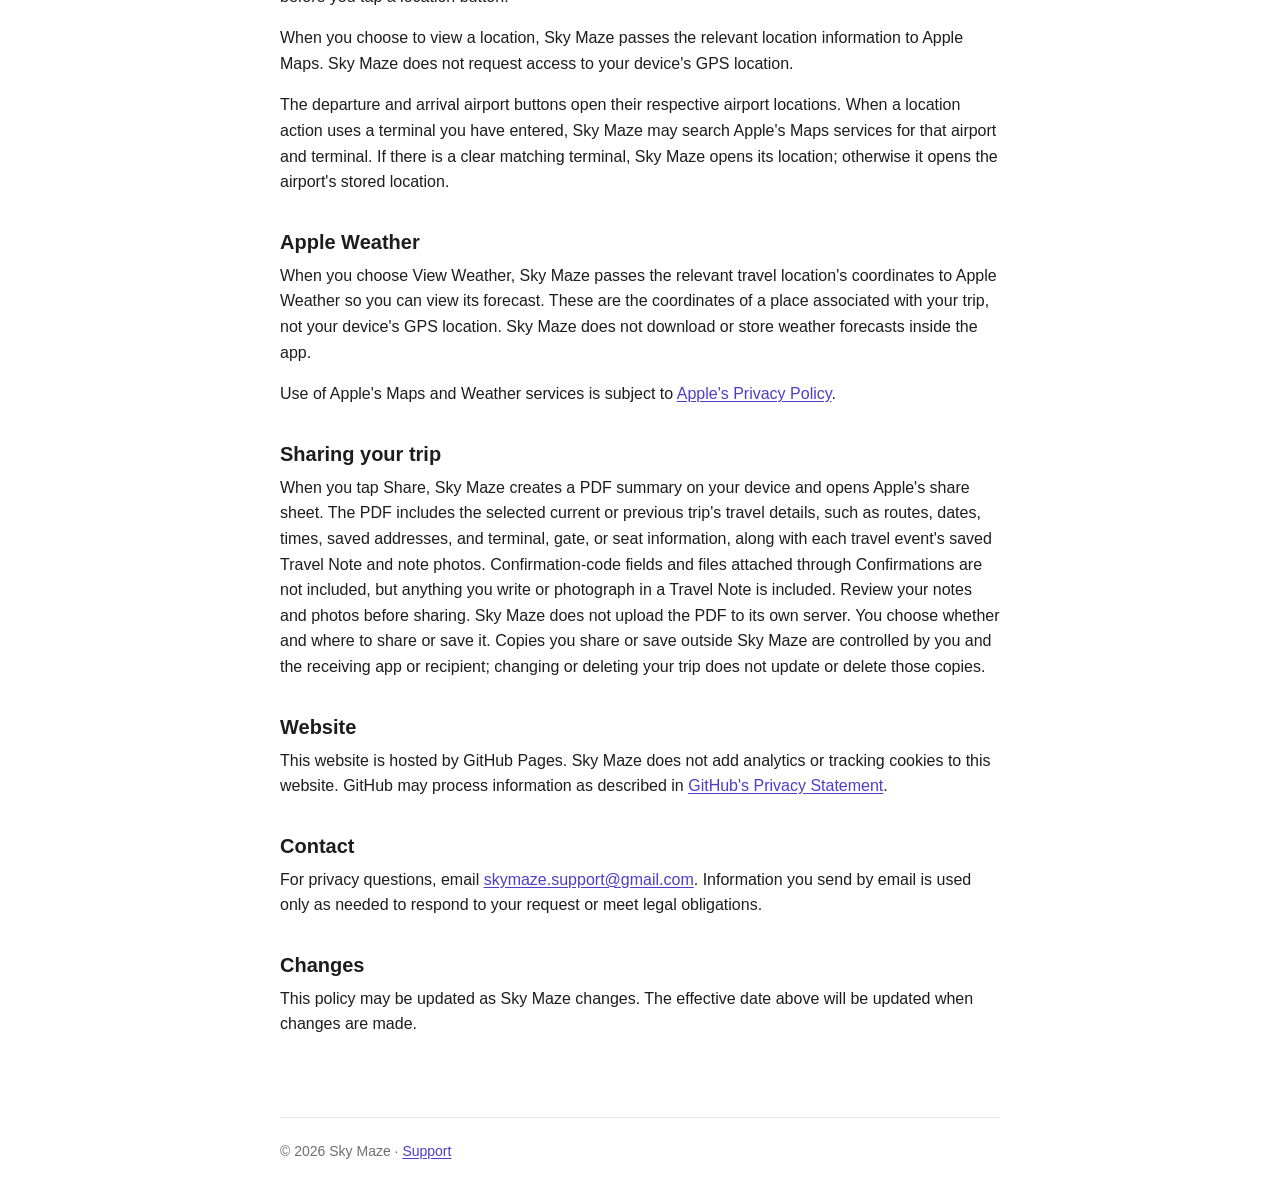
==== commit 9561e176: "Add files via upload" ====
--- a/index.html
+++ b/index.html
@@ -18,22 +18,34 @@
 
   <main>
     <h1>Privacy Policy</h1>
-    <p class="muted">Effective September 29, 2026</p>
+    <p class="muted">Effective October 8, 2026</p>
 
     <h2>Information stored by Sky Maze</h2>
-    <p>Sky Maze stores your travel information, Travel Notes, attached photos and PDF confirmations, and app settings locally on your device. Notes and confirmations are saved with their respective bookings and remain with the trip when it moves to Previous Trips. No account is required. Sky Maze does not operate a server that receives your saved trip content, sell your information, or use advertising or analytics trackers. The sections below explain when information is passed to Apple services or other apps at your direction.</p>
+    <p>Sky Maze stores your travel information, unfinished form drafts, Travel Notes, attached photos and PDF confirmations, and app settings locally on your device. Notes and confirmations are saved with their respective bookings and remain with the trip when it moves to Previous Trips. No account is required. Sky Maze does not operate a server that receives your saved trip content, sell your information, or use advertising or analytics trackers.</p>
+    <p>Some features use Apple services or let you send information to other apps. Location searches may also run automatically after you save travel details or open a trip. These uses, and the local storage used when importing shared items, are explained below.</p>
 
     <h2>Backups and deletion</h2>
     <p>You can edit saved travel details and Travel Notes and delete individual attachments in the app. Remove Trip moves the active trip to Previous Trips; it does not delete the saved information. Deleting a trip from Previous Trips removes that trip and its associated Travel Notes, note photos, and confirmations from the app's local storage. Removing an imported attachment does not delete the original from Photos or Files.</p>
+    <p>Copies waiting to be imported from the share menu are stored separately. If an import cannot be completed, those copies may remain on your device even if you delete the intended trip. See Sharing into Sky Maze below. Deleting content in Sky Maze also does not delete copies you previously exported to another app or recipient.</p>
     <p>Depending on your device settings, app data may also be included in iCloud or computer backups. Deleting a trip in Sky Maze does not remove copies from existing backups. Sky Maze cannot access or remotely delete information stored on your device or in your backups.</p>
 
     <h2>Note photos</h2>
-    <p>When you tap the camera in a Travel Note, Sky Maze requests camera access so you can take a photo for that note. You can also select an existing photo using Apple's photo picker; Sky Maze receives only the photos you select, without requesting access to your entire photo library. Photos are stored locally as resized copies without the original photo's embedded metadata. Captured photos are not automatically saved to your photo library or uploaded by Sky Maze. Importing or deleting a note attachment does not change the original photo in your library. Previously attached photos remain with their notes. Deleting a trip from Previous Trips also removes its note attachments from the app.</p>
+    <p>When you tap the camera in a Travel Note, Sky Maze requests camera access so you can take a photo for that note. You can also select an existing photo using Apple's photo picker; Sky Maze receives only the photos you select, without requesting access to your entire photo library. Photos saved to a note are stored locally as resized copies without the original photo's embedded metadata. Copies waiting to be imported from another app may still contain that metadata, as explained below. Captured photos are not automatically saved to your photo library or uploaded by Sky Maze. Importing or deleting a note attachment does not change the original photo in your library. Previously attached photos remain with their notes. Deleting a trip from Previous Trips also removes its note attachments from the app.</p>
 
     <h2>Confirmations</h2>
     <p>You can attach selected photos and PDF files to a booking using Apple's Photos and Files pickers. Sky Maze receives the items you choose, not unrestricted access to your photo library or files. If you choose a file stored with iCloud Drive or another file provider, that provider may download it to your device under its own terms and privacy policy.</p>
-    <p>Sky Maze saves local copies of these attachments. Photos are resized and re-encoded without the original photo's embedded metadata. PDFs are copied in their original form and may retain embedded metadata and personal information. Sky Maze also stores thumbnails and, for PDFs, the file name and page count. It does not access your email account, extract booking details from these attachments, or automatically update them when a booking changes.</p>
+    <p>Sky Maze saves local copies of these attachments. Photos saved to a booking are resized and re-encoded without the original photo's embedded metadata; copies waiting to be imported from another app may still contain that metadata. PDFs are copied in their original form and may retain embedded metadata and personal information. Sky Maze also stores thumbnails and, for PDFs, the file name and page count. It does not access your email account, extract booking details from these attachments, or automatically update them when a booking changes.</p>
     <p>Attachments stay with the booking in Previous Trips until you delete the attachment or the saved trip. The PDF viewer may offer Apple's sharing controls; using them sends the selected document to the app or destination you choose. Review the document before sharing it.</p>
+
+    <h2>Sharing into Sky Maze</h2>
+    <p>When you choose Sky Maze in another app's share menu, Sky Maze receives the supported items that app passes with your action, such as selected PDFs, photos, or note text. You choose a travel event in your active trip as the destination. An active trip is required; Sky Maze does not offer a separate save-for-later collection.</p>
+    <p>Shared PDFs and photos can be saved as confirmations. Shared note text, including text sent as a copy from Apple Notes, is appended to the selected event's Travel Note, along with supported note photos. Text is imported as plain text, so formatting may differ from the original. This is a copy, not a connection to your Notes library or email account. Later changes in either app do not automatically update the other copy.</p>
+    <p>The app and its share extension use a shared storage area on your device. It holds a summary of available travel events so you can choose a destination, along with incoming items and the identifiers needed to attach them to the correct event. This does not give the source app unrestricted access to your saved trips.</p>
+    <p>Incoming copies are queued locally until Sky Maze saves them to the selected event. The queued copy is removed after a successful import. If an import fails or its destination is no longer available, the queued copy may remain on your device for recovery; there is no automatic expiration. These incoming copies can contain original photo or PDF metadata. They are not uploaded to a Sky Maze server.</p>
+
+    <h2>Sharing a Travel Note</h2>
+    <p>The share button inside a Travel Note opens Apple's share sheet with that note's text and attached note photos. It does not include the booking's separate confirmation files. Sky Maze prepares the content locally and removes its temporary export files when sharing finishes or is dismissed. You choose the receiving app or destination, such as Apple Notes, which may store or sync the received copy according to its own settings and privacy policy.</p>
+    <p>Sharing a note does not create ongoing synchronization. Editing or deleting the note in Sky Maze does not change copies already shared elsewhere. Review the text and photos before sharing, especially if they contain booking codes or other personal information.</p>
 
     <h2>Calendar</h2>
     <p>When you choose Add to Calendar, Sky Maze requests full calendar access through Apple's permission prompt so it can add your trip's events and find and update the calendar events it previously created. It stores the linked event identifiers and synchronization details locally on your device. It does not use unrelated calendar events for advertising, analytics, or profiling.</p>
@@ -42,9 +54,9 @@
 
     <h2>Apple Maps</h2>
     <p>When you type a property, station, stop, rental-car location, or address into a location field, Sky Maze sends search text to Apple's Maps services to show suggestions and check for a matching place. Selecting a suggestion may also use Apple's Maps services to retrieve its location details.</p>
-    <p>Sky Maze may also check locations after you save travel details or open your trip. Confirmed place names, addresses, and coordinates are stored with your trip on your device. These searches can occur before you tap a location button.</p>
+    <p>Sky Maze may also check locations after you save travel details or open your trip. Confirmed place names, addresses, coordinates, and available time-zone information are stored with your trip on your device. Time-zone information can help check travel dates and times. These searches can occur before you tap a location button.</p>
     <p>When you choose to view a location, Sky Maze passes the relevant location information to Apple Maps. Sky Maze does not request access to your device's GPS location.</p>
-    <p>When you tap Go to Airport and have entered a terminal, Sky Maze searches Apple's Maps services for that airport and terminal. If there is a clear matching terminal, Sky Maze opens its location; otherwise it opens the airport's stored location.</p>
+    <p>The departure and arrival airport buttons open their respective airport locations. When a location action uses a terminal you have entered, Sky Maze may search Apple's Maps services for that airport and terminal. If there is a clear matching terminal, Sky Maze opens its location; otherwise it opens the airport's stored location.</p>
 
     <h2>Apple Weather</h2>
     <p>When you choose View Weather, Sky Maze passes the relevant travel location's coordinates to Apple Weather so you can view its forecast. These are the coordinates of a place associated with your trip, not your device's GPS location. Sky Maze does not download or store weather forecasts inside the app.</p>
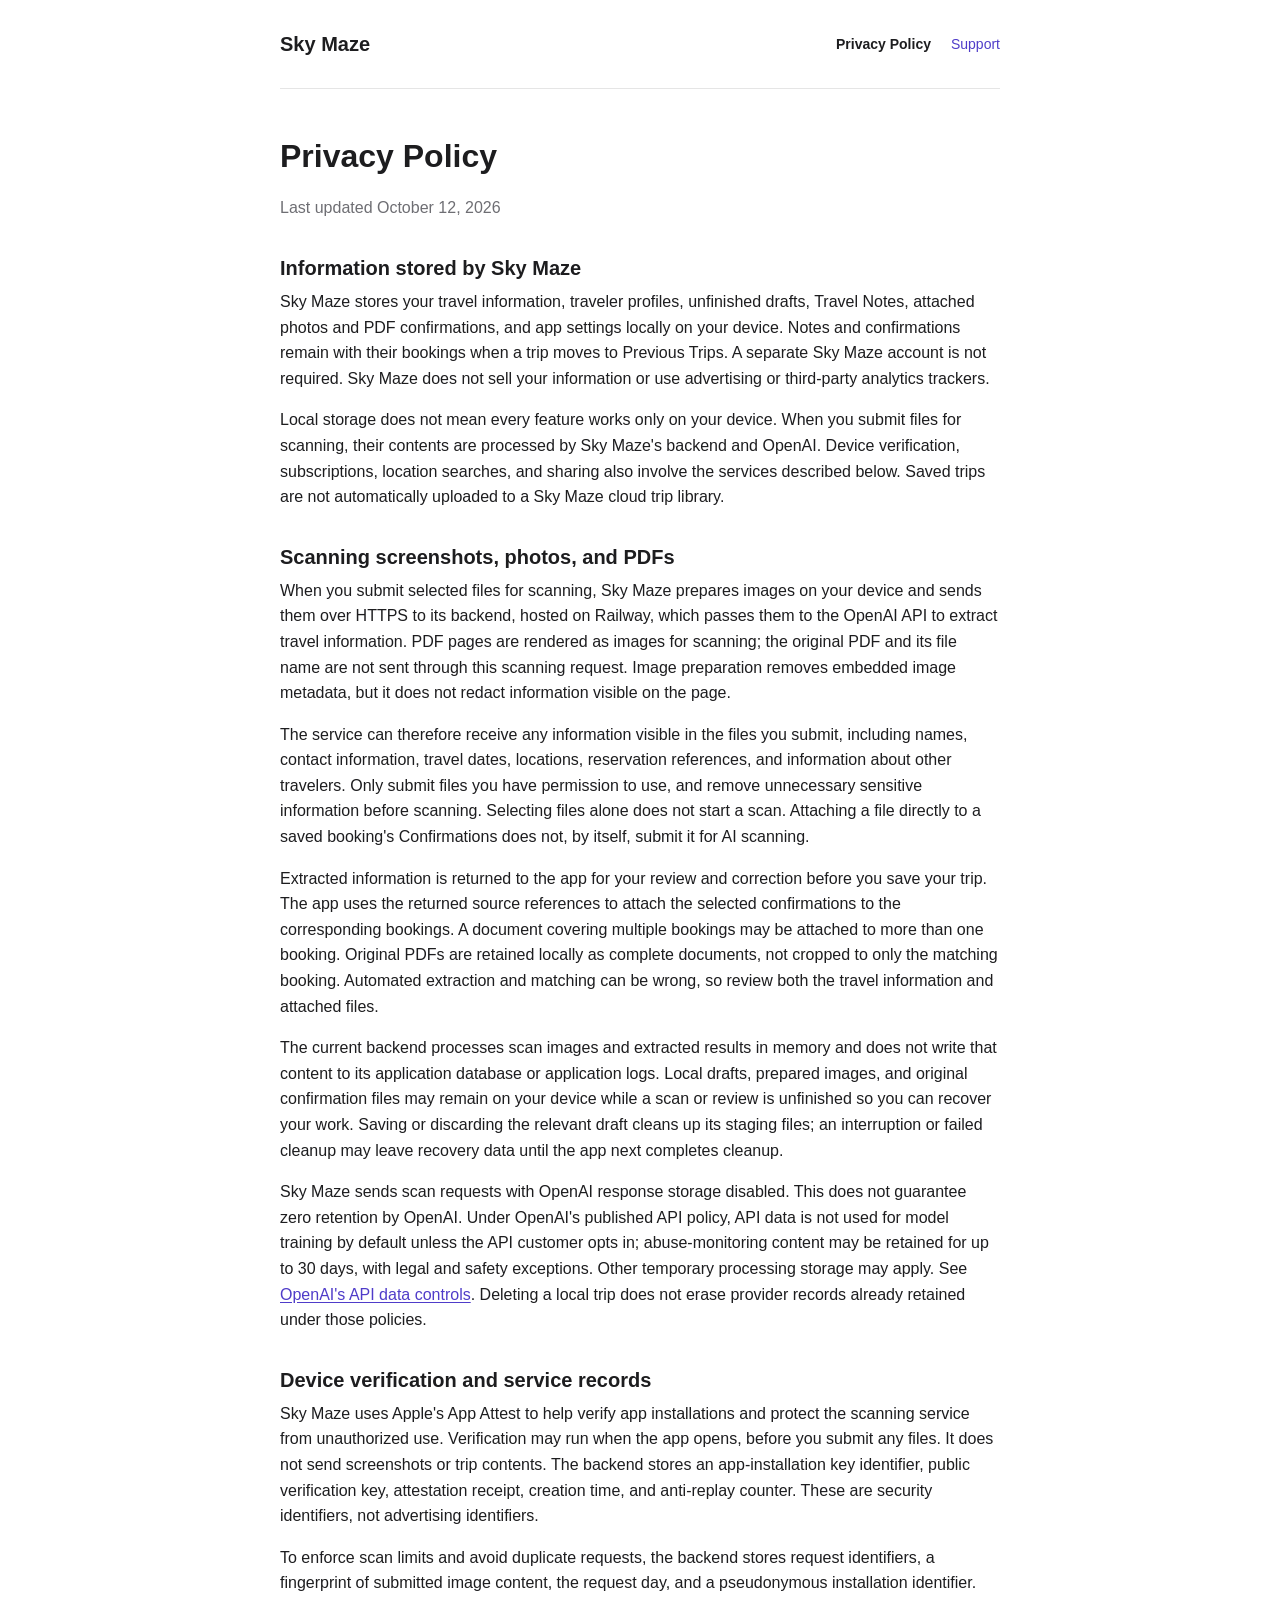
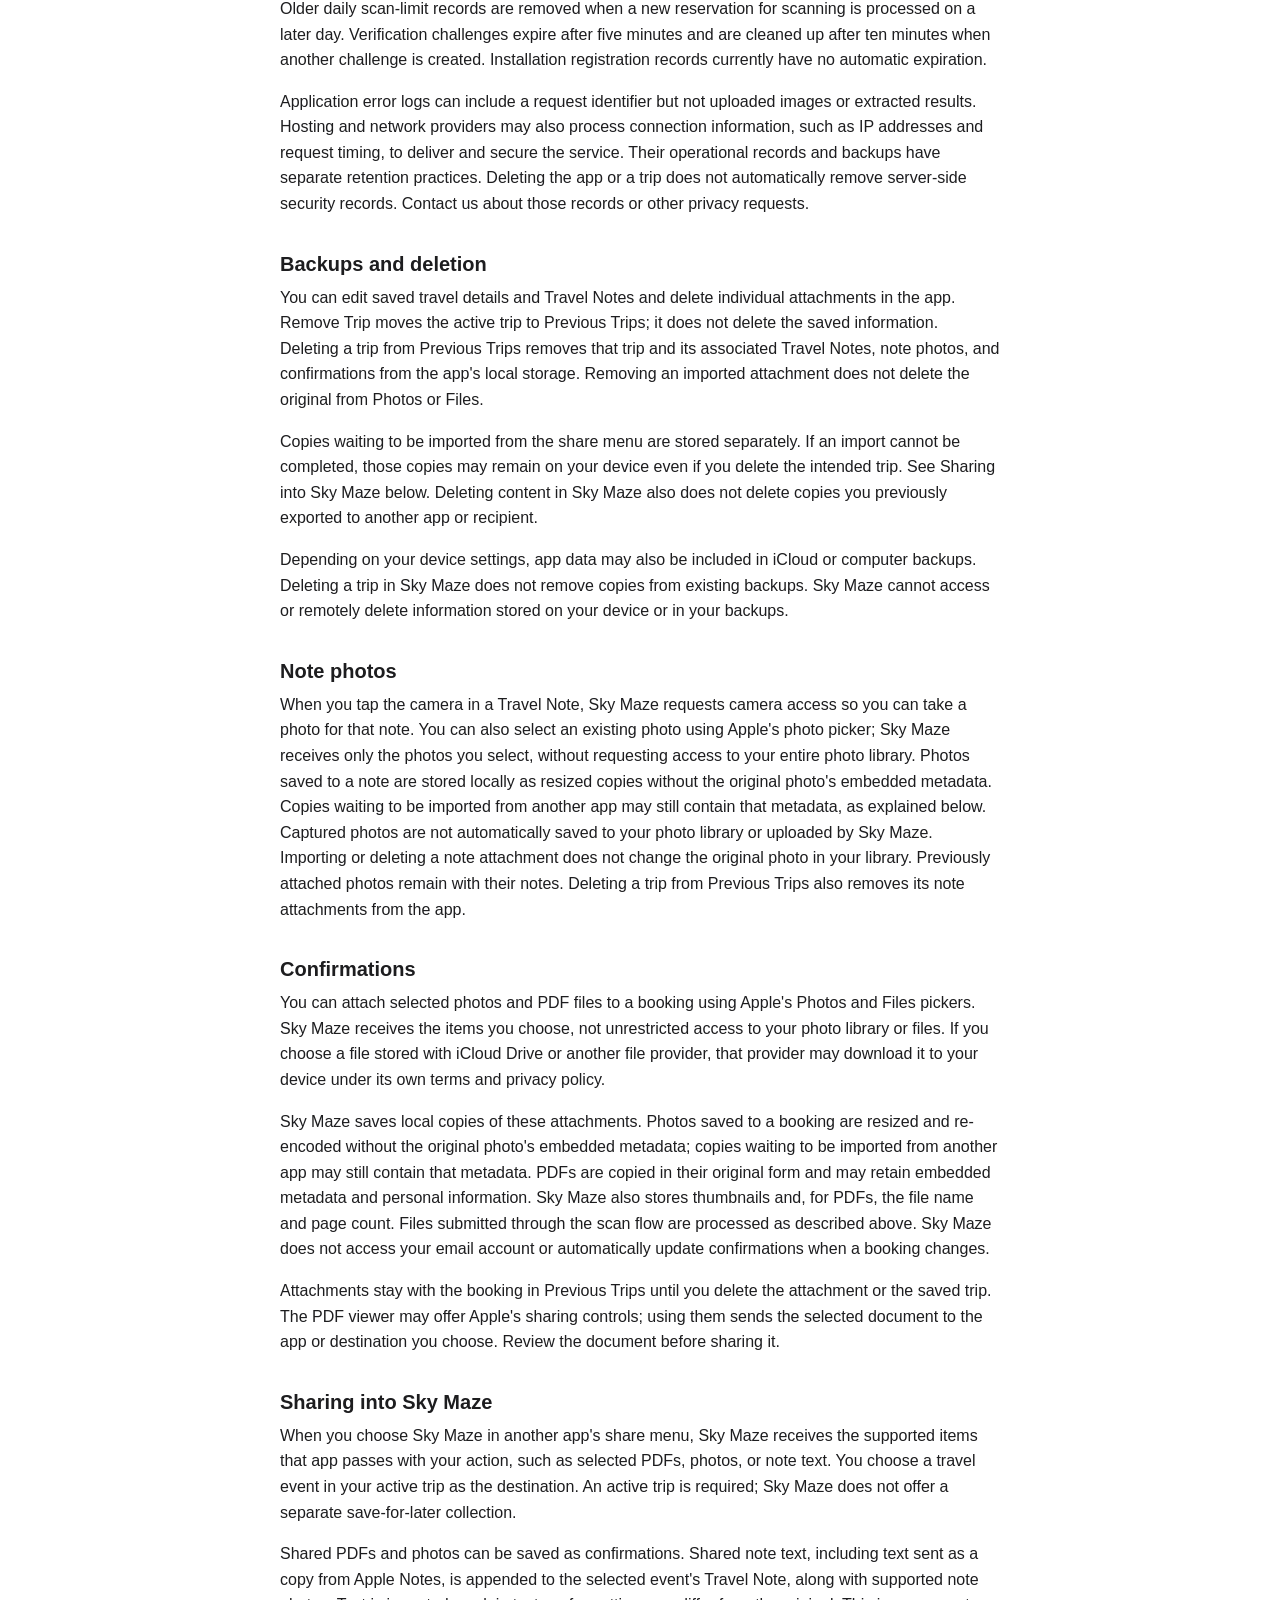
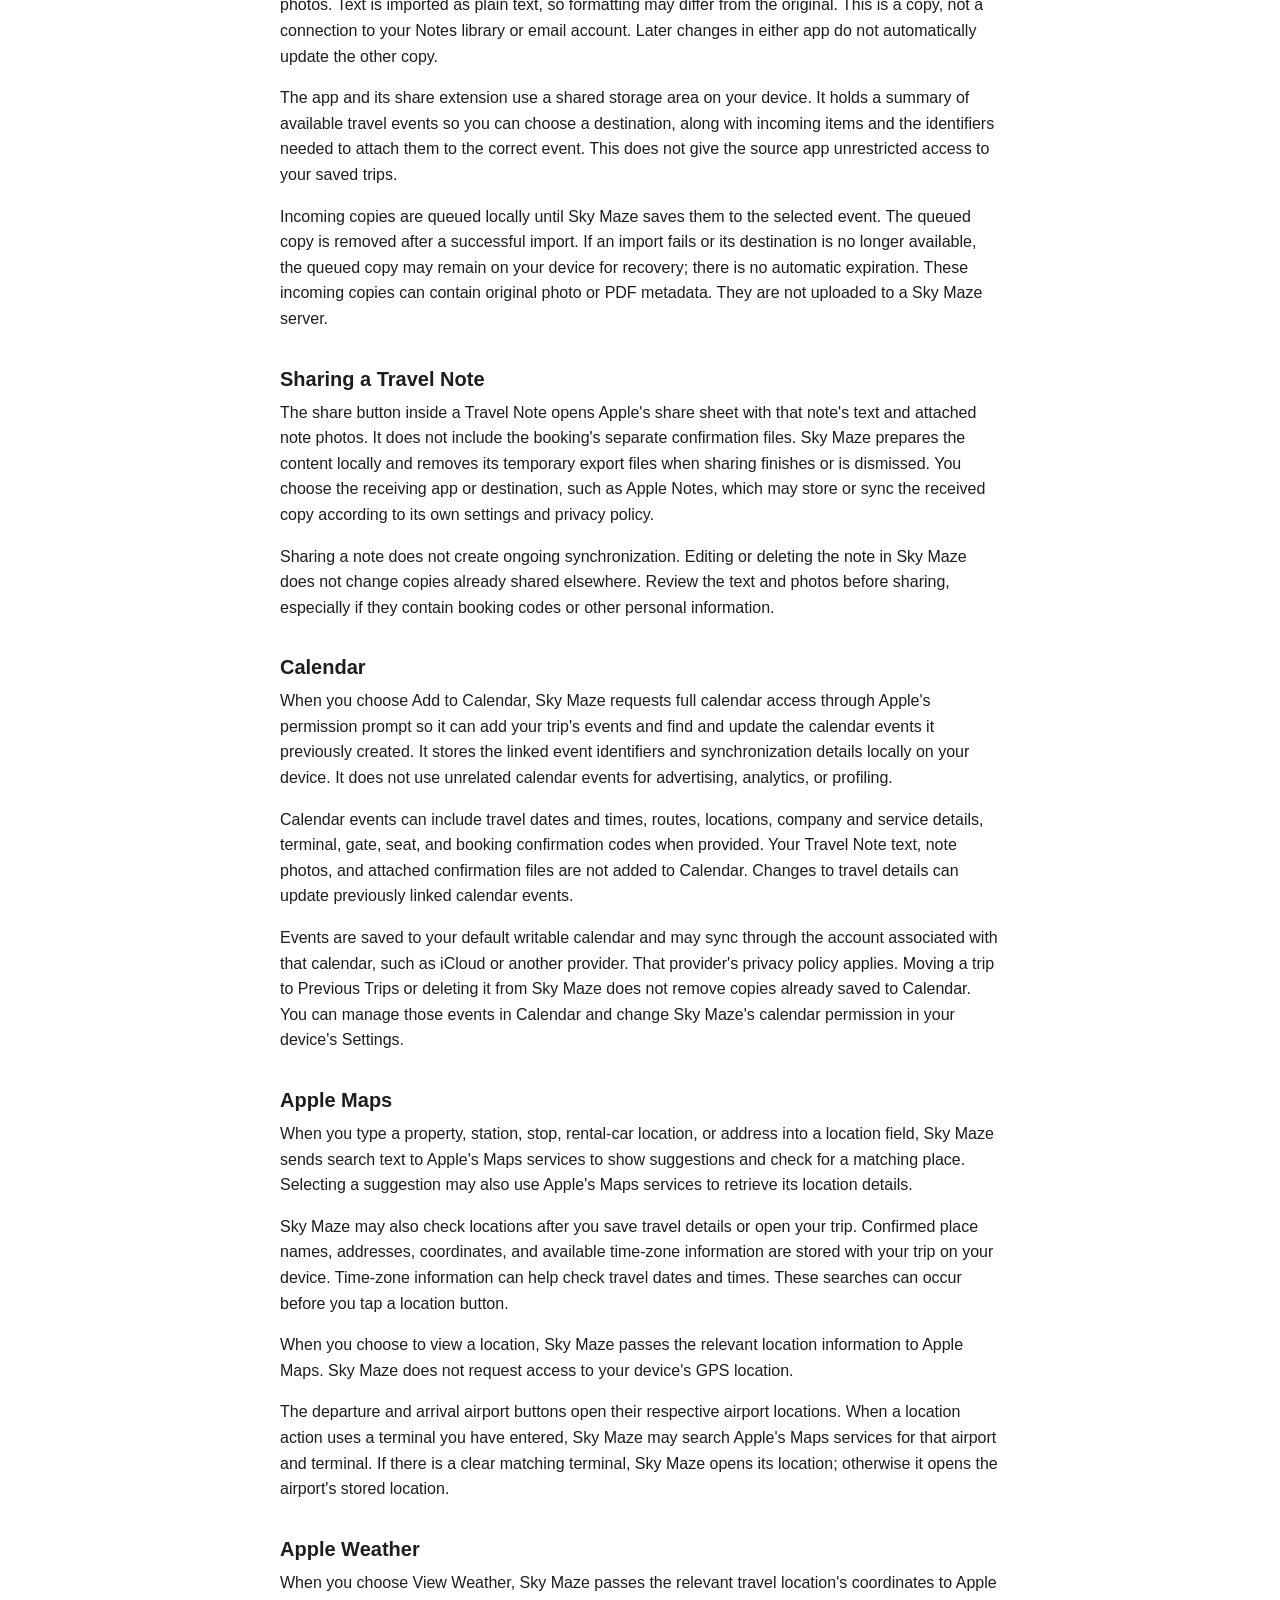
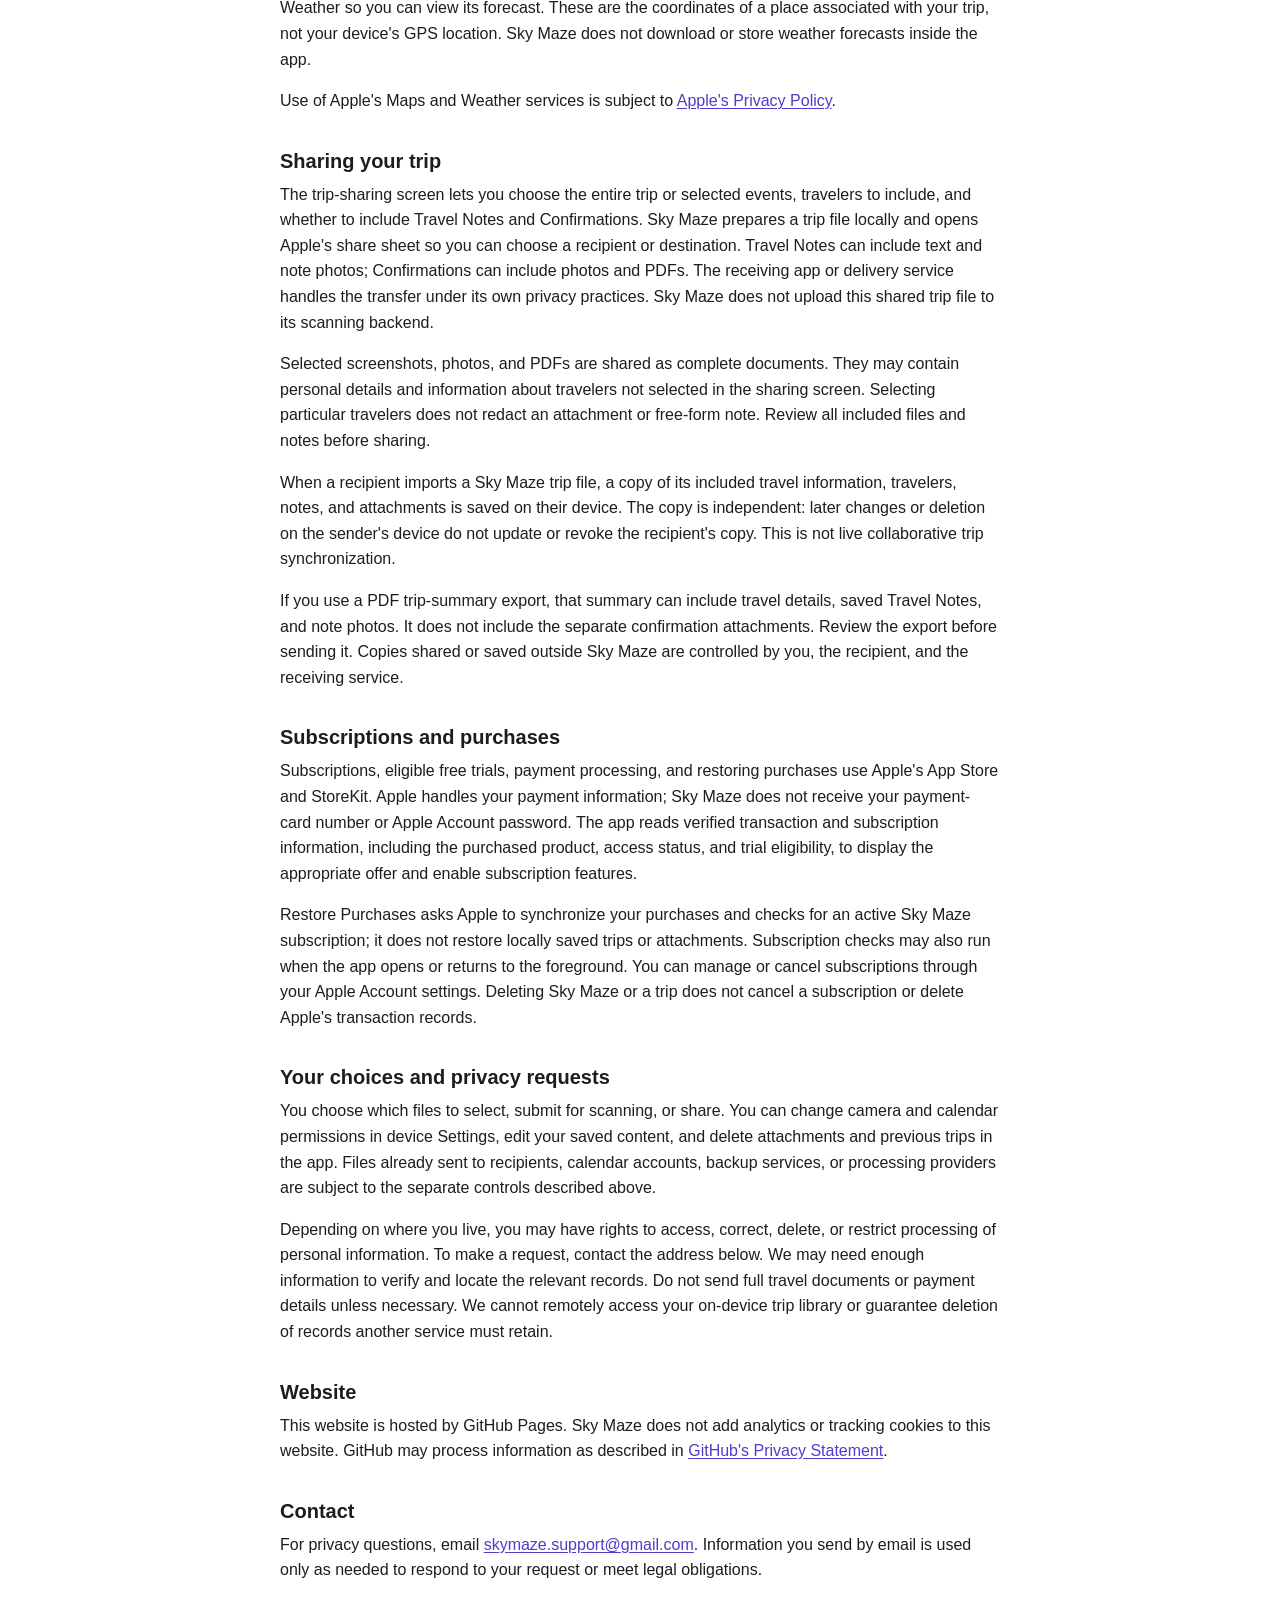
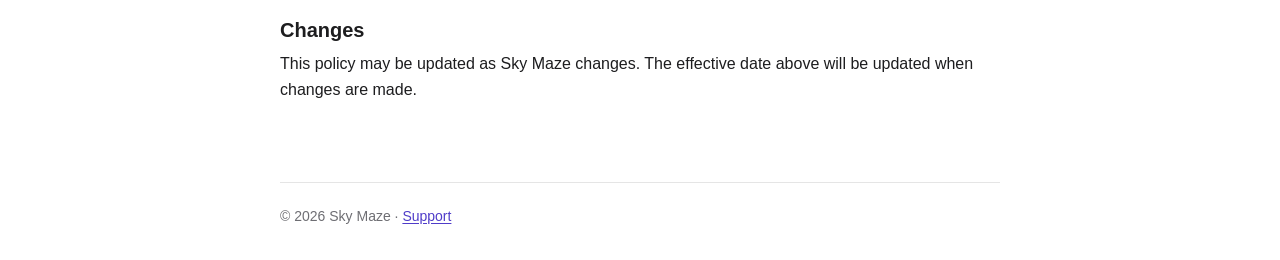
==== commit 1bf791d5: "Add files via upload" ====
--- a/index.html
+++ b/index.html
@@ -3,78 +3,15 @@
 <head>
   <meta charset="utf-8">
   <meta name="viewport" content="width=device-width, initial-scale=1">
-  <meta name="description" content="Sky Maze Privacy Policy.">
-  <title>Privacy Policy — Sky Maze</title>
+  <meta http-equiv="refresh" content="0; url=privacy.html">
+  <title>Sky Maze — Privacy Policy</title>
   <link rel="stylesheet" href="styles.css">
 </head>
 <body>
-  <header>
-    <a class="brand" href="index.html">Sky Maze</a>
-    <nav aria-label="Main navigation">
-      <a href="index.html" aria-current="page">Privacy Policy</a>
-      <a href="support.html">Support</a>
-    </nav>
-  </header>
-
   <main>
-    <h1>Privacy Policy</h1>
-    <p class="muted">Effective October 8, 2026</p>
-
-    <h2>Information stored by Sky Maze</h2>
-    <p>Sky Maze stores your travel information, unfinished form drafts, Travel Notes, attached photos and PDF confirmations, and app settings locally on your device. Notes and confirmations are saved with their respective bookings and remain with the trip when it moves to Previous Trips. No account is required. Sky Maze does not operate a server that receives your saved trip content, sell your information, or use advertising or analytics trackers.</p>
-    <p>Some features use Apple services or let you send information to other apps. Location searches may also run automatically after you save travel details or open a trip. These uses, and the local storage used when importing shared items, are explained below.</p>
-
-    <h2>Backups and deletion</h2>
-    <p>You can edit saved travel details and Travel Notes and delete individual attachments in the app. Remove Trip moves the active trip to Previous Trips; it does not delete the saved information. Deleting a trip from Previous Trips removes that trip and its associated Travel Notes, note photos, and confirmations from the app's local storage. Removing an imported attachment does not delete the original from Photos or Files.</p>
-    <p>Copies waiting to be imported from the share menu are stored separately. If an import cannot be completed, those copies may remain on your device even if you delete the intended trip. See Sharing into Sky Maze below. Deleting content in Sky Maze also does not delete copies you previously exported to another app or recipient.</p>
-    <p>Depending on your device settings, app data may also be included in iCloud or computer backups. Deleting a trip in Sky Maze does not remove copies from existing backups. Sky Maze cannot access or remotely delete information stored on your device or in your backups.</p>
-
-    <h2>Note photos</h2>
-    <p>When you tap the camera in a Travel Note, Sky Maze requests camera access so you can take a photo for that note. You can also select an existing photo using Apple's photo picker; Sky Maze receives only the photos you select, without requesting access to your entire photo library. Photos saved to a note are stored locally as resized copies without the original photo's embedded metadata. Copies waiting to be imported from another app may still contain that metadata, as explained below. Captured photos are not automatically saved to your photo library or uploaded by Sky Maze. Importing or deleting a note attachment does not change the original photo in your library. Previously attached photos remain with their notes. Deleting a trip from Previous Trips also removes its note attachments from the app.</p>
-
-    <h2>Confirmations</h2>
-    <p>You can attach selected photos and PDF files to a booking using Apple's Photos and Files pickers. Sky Maze receives the items you choose, not unrestricted access to your photo library or files. If you choose a file stored with iCloud Drive or another file provider, that provider may download it to your device under its own terms and privacy policy.</p>
-    <p>Sky Maze saves local copies of these attachments. Photos saved to a booking are resized and re-encoded without the original photo's embedded metadata; copies waiting to be imported from another app may still contain that metadata. PDFs are copied in their original form and may retain embedded metadata and personal information. Sky Maze also stores thumbnails and, for PDFs, the file name and page count. It does not access your email account, extract booking details from these attachments, or automatically update them when a booking changes.</p>
-    <p>Attachments stay with the booking in Previous Trips until you delete the attachment or the saved trip. The PDF viewer may offer Apple's sharing controls; using them sends the selected document to the app or destination you choose. Review the document before sharing it.</p>
-
-    <h2>Sharing into Sky Maze</h2>
-    <p>When you choose Sky Maze in another app's share menu, Sky Maze receives the supported items that app passes with your action, such as selected PDFs, photos, or note text. You choose a travel event in your active trip as the destination. An active trip is required; Sky Maze does not offer a separate save-for-later collection.</p>
-    <p>Shared PDFs and photos can be saved as confirmations. Shared note text, including text sent as a copy from Apple Notes, is appended to the selected event's Travel Note, along with supported note photos. Text is imported as plain text, so formatting may differ from the original. This is a copy, not a connection to your Notes library or email account. Later changes in either app do not automatically update the other copy.</p>
-    <p>The app and its share extension use a shared storage area on your device. It holds a summary of available travel events so you can choose a destination, along with incoming items and the identifiers needed to attach them to the correct event. This does not give the source app unrestricted access to your saved trips.</p>
-    <p>Incoming copies are queued locally until Sky Maze saves them to the selected event. The queued copy is removed after a successful import. If an import fails or its destination is no longer available, the queued copy may remain on your device for recovery; there is no automatic expiration. These incoming copies can contain original photo or PDF metadata. They are not uploaded to a Sky Maze server.</p>
-
-    <h2>Sharing a Travel Note</h2>
-    <p>The share button inside a Travel Note opens Apple's share sheet with that note's text and attached note photos. It does not include the booking's separate confirmation files. Sky Maze prepares the content locally and removes its temporary export files when sharing finishes or is dismissed. You choose the receiving app or destination, such as Apple Notes, which may store or sync the received copy according to its own settings and privacy policy.</p>
-    <p>Sharing a note does not create ongoing synchronization. Editing or deleting the note in Sky Maze does not change copies already shared elsewhere. Review the text and photos before sharing, especially if they contain booking codes or other personal information.</p>
-
-    <h2>Calendar</h2>
-    <p>When you choose Add to Calendar, Sky Maze requests full calendar access through Apple's permission prompt so it can add your trip's events and find and update the calendar events it previously created. It stores the linked event identifiers and synchronization details locally on your device. It does not use unrelated calendar events for advertising, analytics, or profiling.</p>
-    <p>Calendar events can include travel dates and times, routes, locations, company and service details, terminal, gate, seat, and booking confirmation codes when provided. Your Travel Note text, note photos, and attached confirmation files are not added to Calendar. Changes to travel details can update previously linked calendar events.</p>
-    <p>Events are saved to your default writable calendar and may sync through the account associated with that calendar, such as iCloud or another provider. That provider's privacy policy applies. Moving a trip to Previous Trips or deleting it from Sky Maze does not remove copies already saved to Calendar. You can manage those events in Calendar and change Sky Maze's calendar permission in your device's Settings.</p>
-
-    <h2>Apple Maps</h2>
-    <p>When you type a property, station, stop, rental-car location, or address into a location field, Sky Maze sends search text to Apple's Maps services to show suggestions and check for a matching place. Selecting a suggestion may also use Apple's Maps services to retrieve its location details.</p>
-    <p>Sky Maze may also check locations after you save travel details or open your trip. Confirmed place names, addresses, coordinates, and available time-zone information are stored with your trip on your device. Time-zone information can help check travel dates and times. These searches can occur before you tap a location button.</p>
-    <p>When you choose to view a location, Sky Maze passes the relevant location information to Apple Maps. Sky Maze does not request access to your device's GPS location.</p>
-    <p>The departure and arrival airport buttons open their respective airport locations. When a location action uses a terminal you have entered, Sky Maze may search Apple's Maps services for that airport and terminal. If there is a clear matching terminal, Sky Maze opens its location; otherwise it opens the airport's stored location.</p>
-
-    <h2>Apple Weather</h2>
-    <p>When you choose View Weather, Sky Maze passes the relevant travel location's coordinates to Apple Weather so you can view its forecast. These are the coordinates of a place associated with your trip, not your device's GPS location. Sky Maze does not download or store weather forecasts inside the app.</p>
-    <p>Use of Apple's Maps and Weather services is subject to <a href="https://www.apple.com/legal/privacy/">Apple's Privacy Policy</a>.</p>
-
-    <h2>Sharing your trip</h2>
-    <p>When you tap Share, Sky Maze creates a PDF summary on your device and opens Apple's share sheet. The PDF includes the selected current or previous trip's travel details, such as routes, dates, times, saved addresses, and terminal, gate, or seat information, along with each travel event's saved Travel Note and note photos. Confirmation-code fields and files attached through Confirmations are not included, but anything you write or photograph in a Travel Note is included. Review your notes and photos before sharing. Sky Maze does not upload the PDF to its own server. You choose whether and where to share or save it. Copies you share or save outside Sky Maze are controlled by you and the receiving app or recipient; changing or deleting your trip does not update or delete those copies.</p>
-
-    <h2>Website</h2>
-    <p>This website is hosted by GitHub Pages. Sky Maze does not add analytics or tracking cookies to this website. GitHub may process information as described in <a href="https://docs.github.com/en/site-policy/privacy-policies/github-general-privacy-statement">GitHub's Privacy Statement</a>.</p>
-
-    <h2>Contact</h2>
-    <p>For privacy questions, email <a href="mailto:skymaze.support@gmail.com">skymaze.support@gmail.com</a>. Information you send by email is used only as needed to respond to your request or meet legal obligations.</p>
-
-    <h2>Changes</h2>
-    <p>This policy may be updated as Sky Maze changes. The effective date above will be updated when changes are made.</p>
+    <h1>Sky Maze</h1>
+    <p><a href="privacy.html">Read the Privacy Policy</a></p>
+    <p><a href="support.html">Contact Support</a></p>
   </main>
-
-  <footer>© 2026 Sky Maze · <a href="support.html">Support</a></footer>
 </body>
 </html>
